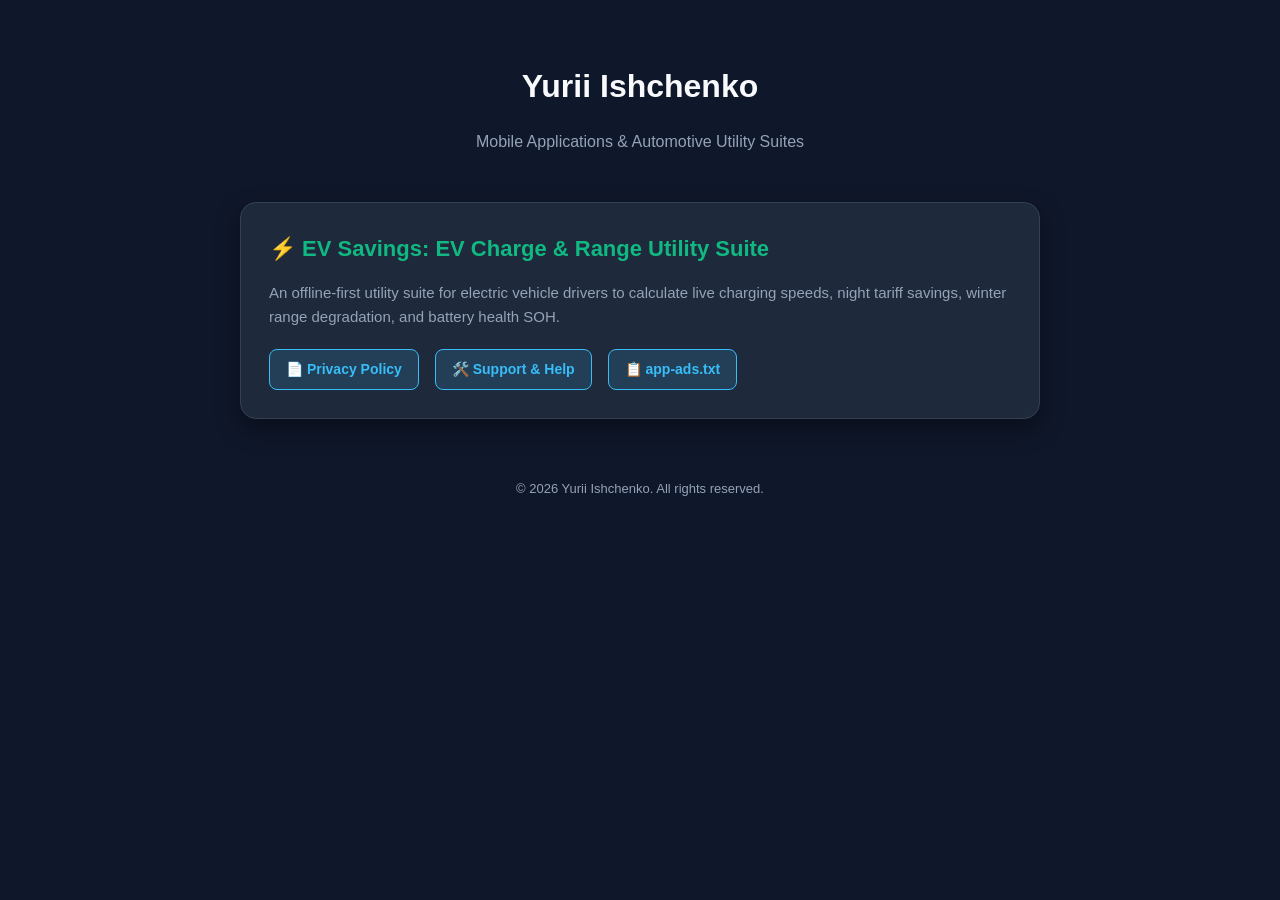
==== index.html @ 7647dc24 "Add EV Savings Privacy Policy, Support page, app-ads.txt, and landing page" ====
<!DOCTYPE html>
<html lang="en">
<head>
    <meta charset="UTF-8">
    <meta name="viewport" content="width=device-width, initial-scale=1.0">
    <title>Yurii Ishchenko - Mobile Applications</title>
    <style>
        :root {
            --bg-color: #0f172a;
            --card-bg: #1e293b;
            --text-main: #f8fafc;
            --text-muted: #94a3b8;
            --primary: #10b981;
            --accent: #38bdf8;
            --border: #334155;
        }
        body {
            font-family: -apple-system, BlinkMacSystemFont, "Segoe UI", Roboto, Helvetica, Arial, sans-serif;
            background-color: var(--bg-color);
            color: var(--text-main);
            line-height: 1.6;
            margin: 0;
            padding: 40px 20px;
        }
        .container {
            max-width: 800px;
            margin: 0 auto;
        }
        header {
            text-align: center;
            margin-bottom: 48px;
        }
        h1 {
            font-size: 32px;
            color: var(--text-main);
            margin-bottom: 8px;
        }
        .subtitle {
            color: var(--text-muted);
            font-size: 16px;
        }
        .app-card {
            background: var(--card-bg);
            border: 1px solid var(--border);
            border-radius: 16px;
            padding: 28px;
            margin-bottom: 24px;
            box-shadow: 0 10px 25px rgba(0, 0, 0, 0.4);
        }
        .app-title {
            font-size: 22px;
            font-weight: 700;
            color: var(--primary);
            margin: 0 0 12px 0;
            display: flex;
            align-items: center;
            gap: 10px;
        }
        .app-desc {
            color: var(--text-muted);
            font-size: 15px;
            margin-bottom: 20px;
        }
        .links {
            display: flex;
            gap: 16px;
            flex-wrap: wrap;
        }
        .btn {
            display: inline-block;
            background: rgba(56, 189, 248, 0.15);
            color: var(--accent);
            border: 1px solid var(--accent);
            padding: 8px 16px;
            border-radius: 8px;
            text-decoration: none;
            font-size: 14px;
            font-weight: 600;
            transition: all 0.2s ease;
        }
        .btn:hover {
            background: var(--accent);
            color: #0f172a;
        }
        footer {
            margin-top: 60px;
            text-align: center;
            font-size: 13px;
            color: var(--text-muted);
        }
    </style>
</head>
<body>
    <div class="container">
        <header>
            <h1>Yurii Ishchenko</h1>
            <p class="subtitle">Mobile Applications &amp; Automotive Utility Suites</p>
        </header>

        <div class="app-card">
            <div class="app-title">⚡ EV Savings: EV Charge &amp; Range Utility Suite</div>
            <p class="app-desc">
                An offline-first utility suite for electric vehicle drivers to calculate live charging speeds, night tariff savings, winter range degradation, and battery health SOH.
            </p>
            <div class="links">
                <a href="privacy-policy.html" class="btn">📄 Privacy Policy</a>
                <a href="support.html" class="btn">🛠️ Support &amp; Help</a>
                <a href="app-ads.txt" class="btn">📋 app-ads.txt</a>
            </div>
        </div>

        <footer>
            &copy; 2026 Yurii Ishchenko. All rights reserved.
        </footer>
    </div>
</body>
</html>
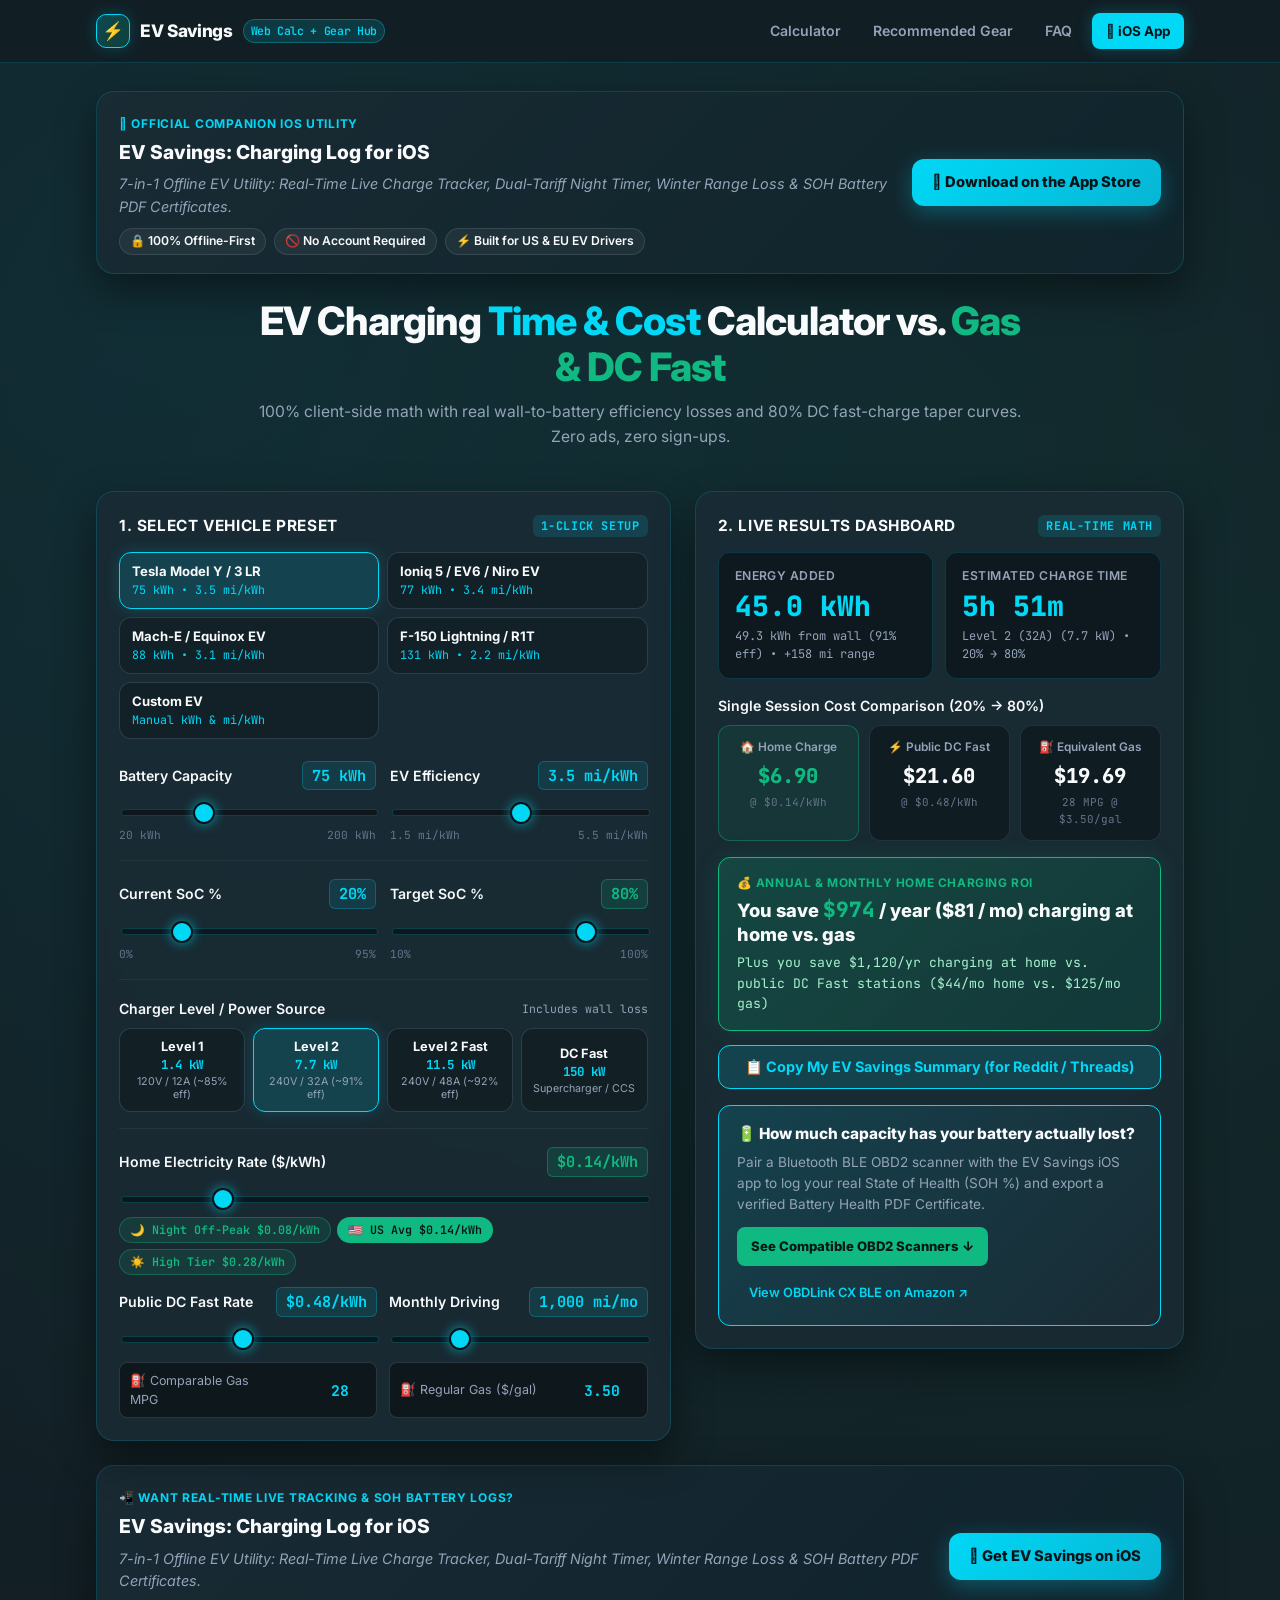
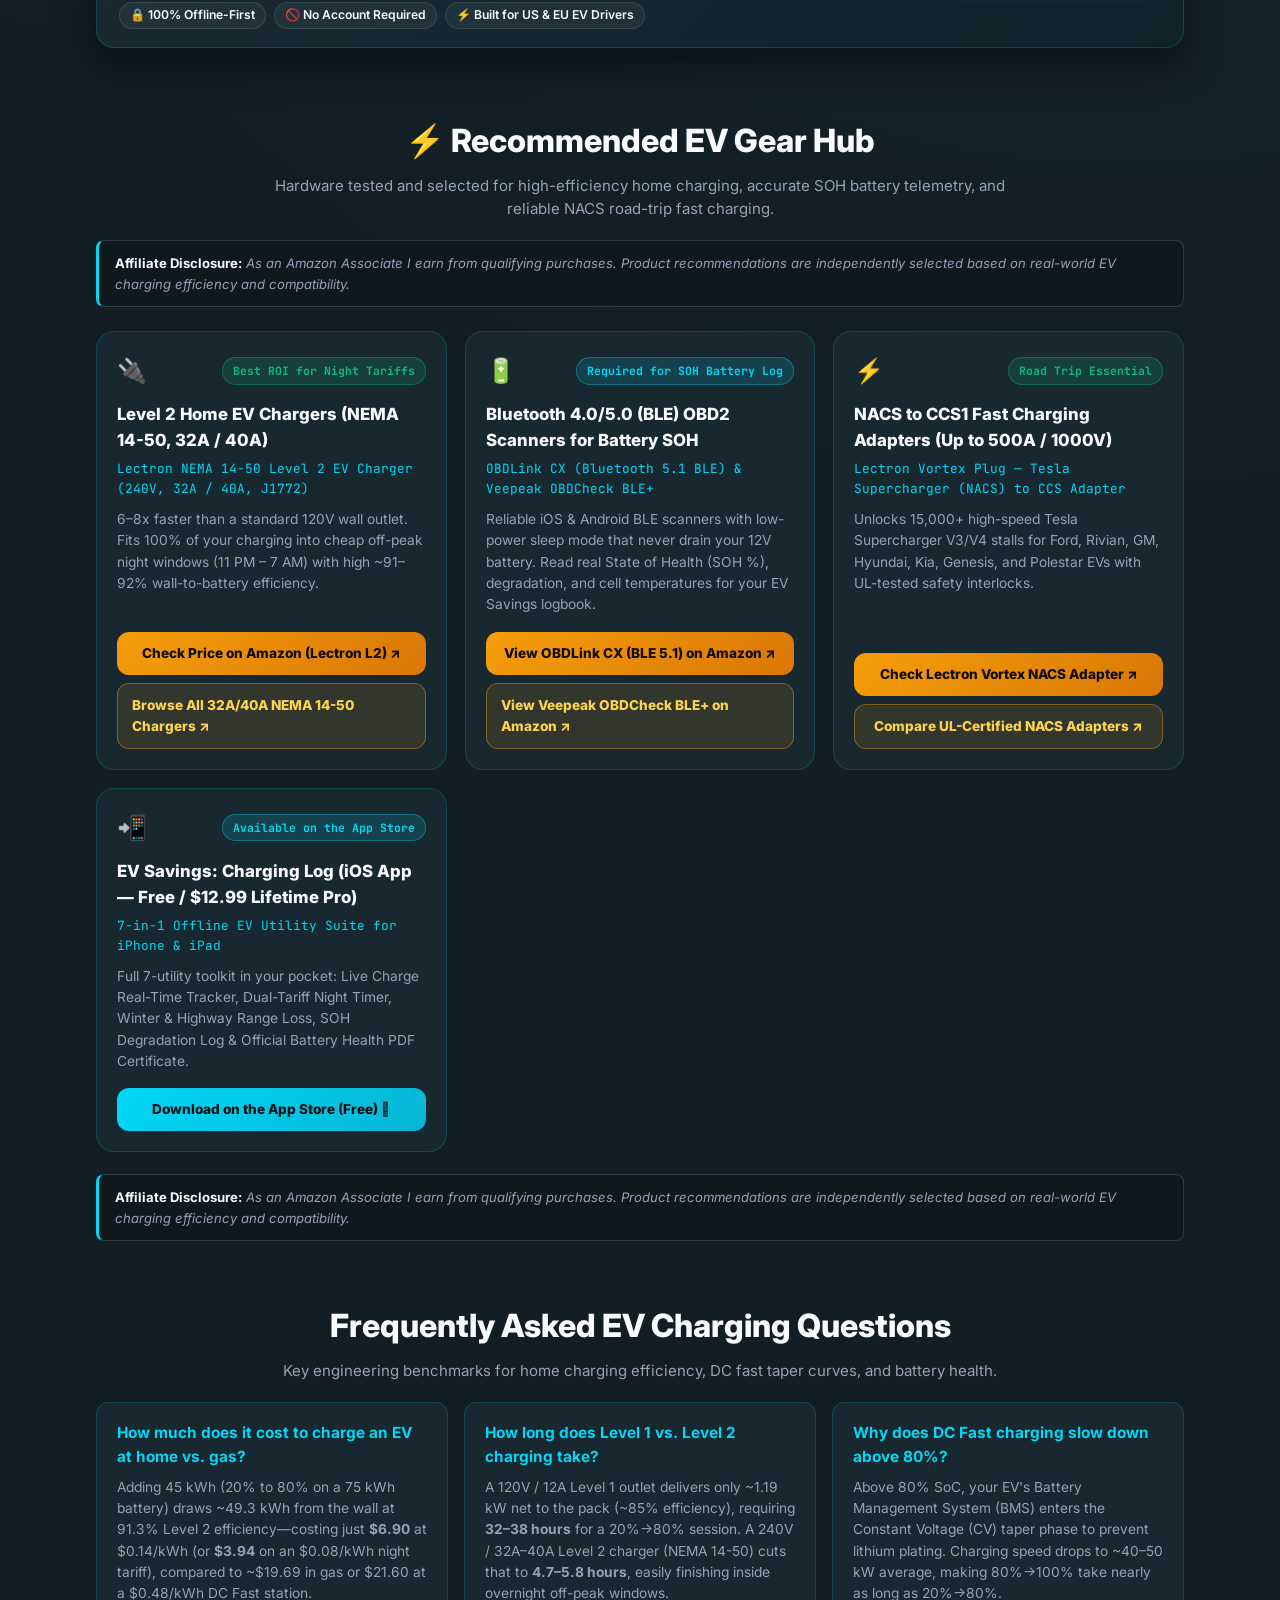
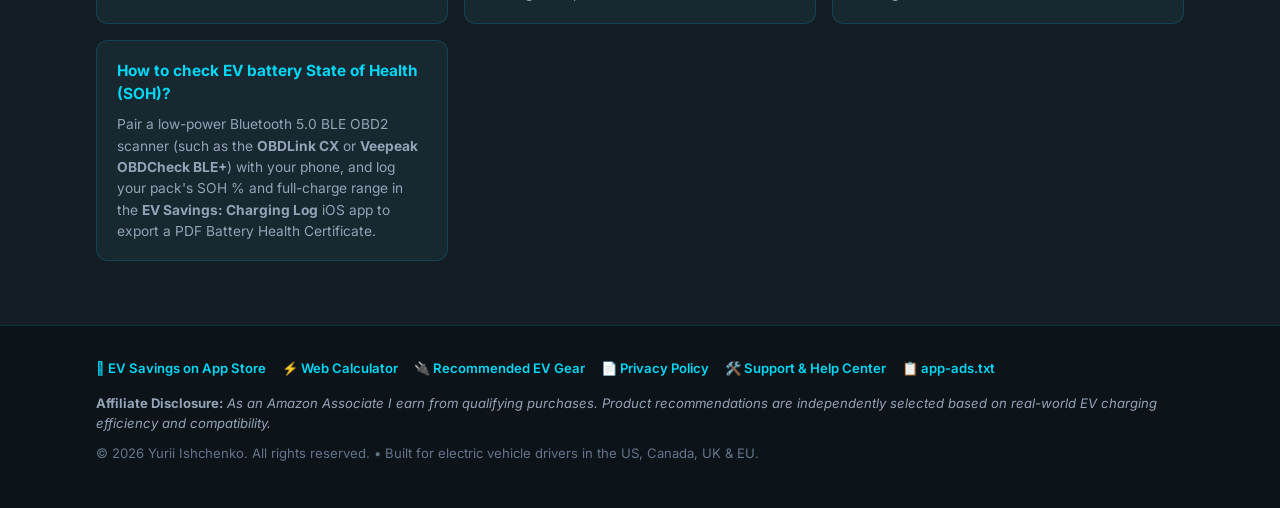
==== commit 8c0d9b41: "feat: launch EV Savings Web Calculator + Recommended EV Gear Hub (evsavings-20)" ====
--- a/index.html
+++ b/index.html
@@ -1,117 +1,547 @@
 <!DOCTYPE html>
 <html lang="en">
 <head>
-    <meta charset="UTF-8">
-    <meta name="viewport" content="width=device-width, initial-scale=1.0">
-    <title>Yurii Ishchenko - Mobile Applications</title>
-    <style>
-        :root {
-            --bg-color: #0f172a;
-            --card-bg: #1e293b;
-            --text-main: #f8fafc;
-            --text-muted: #94a3b8;
-            --primary: #10b981;
-            --accent: #38bdf8;
-            --border: #334155;
+  <meta charset="UTF-8">
+  <meta name="viewport" content="width=device-width, initial-scale=1.0">
+
+  <!-- Mandatory Apple iOS Smart App Banner -->
+  <meta name="apple-itunes-app" content="app-id=6811996427, app-argument=https://ishchenko-yurii.github.io">
+
+  <title>EV Charging Time &amp; Cost Savings Calculator | EV Savings &amp; Gear Hub</title>
+  <meta name="description" content="Free interactive EV charging time and cost calculator. Compare Home Level 1/Level 2 vs Public DC Fast Charging vs Gas savings, and explore tested EV chargers, BLE OBD2 SOH scanners, and NACS adapters.">
+  <meta name="keywords" content="ev charging calculator, ev charging cost vs gas, level 1 vs level 2 charging time, ev battery state of health soh, nacs to ccs adapter, obd2 ble scanner ev, ev savings app">
+  <meta name="author" content="Yurii Ishchenko">
+  <link rel="canonical" href="https://ishchenko-yurii.github.io/">
+
+  <!-- OpenGraph / Reddit / Threads / Telegram Preview Cards -->
+  <meta property="og:type" content="website">
+  <meta property="og:url" content="https://ishchenko-yurii.github.io/">
+  <meta property="og:title" content="EV Charging Time &amp; Cost Savings Calculator — Home vs. DC Fast vs. Gas">
+  <meta property="og:description" content="100% free, ad-free client-side EV charging math: calculate exact kWh, wall efficiency losses, charging hours, and annual home charging ROI vs. gas.">
+  <meta property="og:site_name" content="EV Savings: Charging Log">
+  <meta property="og:image" content="https://ishchenko-yurii.github.io/app_store_screenshots/appstore_6.7_slide_1.png">
+
+  <!-- Twitter / X Card -->
+  <meta name="twitter:card" content="summary_large_image">
+  <meta name="twitter:title" content="EV Charging Time &amp; Cost Savings Calculator | EV Savings">
+  <meta name="twitter:description" content="Calculate exact Level 1, Level 2 &amp; DC Fast charging times, wall kWh losses, and annual EV vs. gas savings in real time.">
+  <meta name="twitter:image" content="https://ishchenko-yurii.github.io/app_store_screenshots/appstore_6.7_slide_1.png">
+
+  <!-- Theme Color for Mobile Safari / Chrome -->
+  <meta name="theme-color" content="#121E24">
+
+  <!-- Google Fonts: Inter & JetBrains Mono -->
+  <link rel="preconnect" href="https://fonts.googleapis.com">
+  <link rel="preconnect" href="https://fonts.gstatic.com" crossorigin>
+  <link href="https://fonts.googleapis.com/css2?family=Inter:wght@400;500;600;700;800&amp;family=JetBrains+Mono:wght@500;600;700;800&amp;display=swap" rel="stylesheet">
+
+  <link rel="stylesheet" href="styles.css">
+
+  <!-- Structured Data JSON-LD for Google & AI Search Engines (ChatGPT, Perplexity, Claude, Gemini) -->
+  <script type="application/ld+json">
+  {
+    "@context": "https://schema.org",
+    "@graph": [
+      {
+        "@type": "WebApplication",
+        "name": "EV Savings Interactive Charging Time & Cost Calculator",
+        "url": "https://ishchenko-yurii.github.io/",
+        "applicationCategory": "UtilitiesApplication",
+        "operatingSystem": "All",
+        "browserRequirements": "Requires JavaScript",
+        "offers": {
+          "@type": "Offer",
+          "price": "0.00",
+          "priceCurrency": "USD"
+        },
+        "description": "Free client-side electric vehicle charging time and cost calculator comparing Home Level 1/Level 2 EVSE, Public DC Fast Chargers, and gas vehicles.",
+        "author": {
+          "@type": "Person",
+          "name": "Yurii Ishchenko"
         }
-        body {
-            font-family: -apple-system, BlinkMacSystemFont, "Segoe UI", Roboto, Helvetica, Arial, sans-serif;
-            background-color: var(--bg-color);
-            color: var(--text-main);
-            line-height: 1.6;
-            margin: 0;
-            padding: 40px 20px;
-        }
-        .container {
-            max-width: 800px;
-            margin: 0 auto;
-        }
-        header {
-            text-align: center;
-            margin-bottom: 48px;
-        }
-        h1 {
-            font-size: 32px;
-            color: var(--text-main);
-            margin-bottom: 8px;
-        }
-        .subtitle {
-            color: var(--text-muted);
-            font-size: 16px;
-        }
-        .app-card {
-            background: var(--card-bg);
-            border: 1px solid var(--border);
-            border-radius: 16px;
-            padding: 28px;
-            margin-bottom: 24px;
-            box-shadow: 0 10px 25px rgba(0, 0, 0, 0.4);
-        }
-        .app-title {
-            font-size: 22px;
-            font-weight: 700;
-            color: var(--primary);
-            margin: 0 0 12px 0;
-            display: flex;
-            align-items: center;
-            gap: 10px;
-        }
-        .app-desc {
-            color: var(--text-muted);
-            font-size: 15px;
-            margin-bottom: 20px;
-        }
-        .links {
-            display: flex;
-            gap: 16px;
-            flex-wrap: wrap;
-        }
-        .btn {
-            display: inline-block;
-            background: rgba(56, 189, 248, 0.15);
-            color: var(--accent);
-            border: 1px solid var(--accent);
-            padding: 8px 16px;
-            border-radius: 8px;
-            text-decoration: none;
-            font-size: 14px;
-            font-weight: 600;
-            transition: all 0.2s ease;
-        }
-        .btn:hover {
-            background: var(--accent);
-            color: #0f172a;
-        }
-        footer {
-            margin-top: 60px;
-            text-align: center;
-            font-size: 13px;
-            color: var(--text-muted);
-        }
-    </style>
+      },
+      {
+        "@type": "SoftwareApplication",
+        "name": "EV Savings: Charging Log",
+        "operatingSystem": "iOS",
+        "applicationCategory": "UtilitiesApplication",
+        "downloadUrl": "https://apps.apple.com/us/app/ev-savings-charging-log/id6811996427",
+        "installUrl": "https://apps.apple.com/us/app/ev-savings-charging-log/id6811996427",
+        "offers": {
+          "@type": "Offer",
+          "price": "0.00",
+          "priceCurrency": "USD"
+        },
+        "description": "7-in-1 Offline EV Utility Suite for iOS: Real-Time Live Charge Tracker, Dual-Tariff Night Timer, Winter & Highway Range Loss Estimator, and SOH Battery Health Logbook with PDF Certificate export."
+      },
+      {
+        "@type": "FAQPage",
+        "mainEntity": [
+          {
+            "@type": "Question",
+            "name": "How much does it cost to charge an EV at home vs gas?",
+            "acceptedAnswer": {
+              "@type": "Answer",
+              "text": "Charging a typical 75 kWh EV from 20% to 80% (45 kWh added, ~49.3 kWh drawn from the wall at 91.3% Level 2 efficiency) costs $6.90 at the $0.14/kWh US average home rate, or just $3.94 on an $0.08/kWh off-peak night tariff. Driving 1,000 miles per month costs roughly $38–$44/month on home electricity compared to $125/month in a 28 MPG gas car at $3.50/gallon—saving $970 to $1,200+ per year."
+            }
+          },
+          {
+            "@type": "Question",
+            "name": "How long does Level 1 vs Level 2 charging take?",
+            "acceptedAnswer": {
+              "@type": "Answer",
+              "text": "A standard 120V / 12A Level 1 wall outlet delivers 1.4 kW (~1.19 kW net after 85% conversion efficiency), taking 32 to 38 hours to add 45 kWh (20% to 80% on a 75 kWh battery). Upgrading to a 240V / 32A–40A Level 2 NEMA 14-50 charger (7.7–9.6 kW) reduces that exact session to 4.7–5.8 hours, allowing 100% of your charging to finish overnight during cheap off-peak utility hours."
+            }
+          },
+          {
+            "@type": "Question",
+            "name": "Why does DC Fast charging slow down after 80% State of Charge?",
+            "acceptedAnswer": {
+              "@type": "Answer",
+              "text": "Above 80% SoC, an EV's Battery Management System (BMS) shifts from Constant Current (CC) to Constant Voltage (CV) to prevent lithium plating and thermal stress. Power on a 150 kW DC Fast charger typically drops to an average of 40–50 kW between 80% and 100%, meaning the final 20% can take almost as long as charging from 20% to 80%."
+            }
+          },
+          {
+            "@type": "Question",
+            "name": "How to check EV battery State of Health (SOH)?",
+            "acceptedAnswer": {
+              "@type": "Answer",
+              "text": "You can track EV battery State of Health (SOH %) by pairing a Bluetooth Low Energy (BLE) OBD2 scanner (such as the OBDLink CX or Veepeak OBDCheck BLE+) with your smartphone, or by logging your 100% full-charge dash range and odometer mileage inside the EV Savings: Charging Log iOS app to generate a verifiable Battery Health PDF Certificate."
+            }
+          }
+        ]
+      }
+    ]
+  }
+  </script>
 </head>
 <body>
+
+  <!-- Top Navigation Bar -->
+  <nav class="topbar" aria-label="Main Navigation">
+    <div class="container topbar-inner">
+      <a href="#calculator" class="brand-logo">
+        <span class="brand-bolt" aria-hidden="true">⚡</span>
+        <span>EV Savings</span>
+        <span class="brand-tag">Web Calc + Gear Hub</span>
+      </a>
+      <div class="nav-links">
+        <a href="#calculator" class="nav-link">Calculator</a>
+        <a href="#gear" class="nav-link">Recommended Gear</a>
+        <a href="#faq" class="nav-link">FAQ</a>
+        <a href="https://apps.apple.com/us/app/ev-savings-charging-log/id6811996427" target="_blank" rel="noopener noreferrer" class="nav-cta">
+           iOS App
+        </a>
+      </div>
+    </div>
+  </nav>
+
+  <!-- Hero & Top App Store Callout -->
+  <header class="hero-section">
     <div class="container">
-        <header>
-            <h1>Yurii Ishchenko</h1>
-            <p class="subtitle">Mobile Applications &amp; Automotive Utility Suites</p>
-        </header>
-
-        <div class="app-card">
-            <div class="app-title">⚡ EV Savings: EV Charge &amp; Range Utility Suite</div>
-            <p class="app-desc">
-                An offline-first utility suite for electric vehicle drivers to calculate live charging speeds, night tariff savings, winter range degradation, and battery health SOH.
-            </p>
-            <div class="links">
-                <a href="privacy-policy.html" class="btn">📄 Privacy Policy</a>
-                <a href="support.html" class="btn">🛠️ Support &amp; Help</a>
-                <a href="app-ads.txt" class="btn">📋 app-ads.txt</a>
-            </div>
-        </div>
-
-        <footer>
-            &copy; 2026 Yurii Ishchenko. All rights reserved.
-        </footer>
-    </div>
+
+      <!-- App Store Callout Banner (Header) -->
+      <div class="app-callout-banner">
+        <div class="app-callout-content">
+          <div class="app-callout-eyebrow"> Official Companion iOS Utility</div>
+          <h2 class="app-callout-title">EV Savings: Charging Log for iOS</h2>
+          <p class="app-callout-sub">
+            <em>7-in-1 Offline EV Utility: Real-Time Live Charge Tracker, Dual-Tariff Night Timer, Winter Range Loss &amp; SOH Battery PDF Certificates.</em>
+          </p>
+          <div class="trust-badges">
+            <span class="trust-badge">🔒 100% Offline-First</span>
+            <span class="trust-badge">🚫 No Account Required</span>
+            <span class="trust-badge">⚡ Built for US &amp; EU EV Drivers</span>
+          </div>
+        </div>
+        <div>
+          <a href="https://apps.apple.com/us/app/ev-savings-charging-log/id6811996427" target="_blank" rel="noopener noreferrer" class="appstore-btn">
+            <span> Download on the App Store</span>
+          </a>
+        </div>
+      </div>
+
+      <!-- Main Page Headline -->
+      <div class="hero-headline">
+        <h1>
+          EV Charging <span class="text-cyan">Time &amp; Cost</span> Calculator vs. <span class="text-emerald">Gas &amp; DC Fast</span>
+        </h1>
+        <p>
+          100% client-side math with real wall-to-battery efficiency losses and 80% DC fast-charge taper curves. Zero ads, zero sign-ups.
+        </p>
+      </div>
+
+    </div>
+  </header>
+
+  <!-- Interactive Web Calculator Section (#calculator) -->
+  <main id="calculator" class="container">
+    <div class="calc-grid">
+
+      <!-- LEFT COLUMN: Vehicle Presets & Interactive Sliders -->
+      <section class="cockpit-card" aria-label="EV Charging Inputs">
+        <h2 class="card-section-title">
+          <span>1. Select Vehicle Preset</span>
+          <span class="step-pill">1-Click Setup</span>
+        </h2>
+
+        <div class="preset-chips" role="group" aria-label="EV Model Presets">
+          <button type="button" class="preset-chip active" data-preset="tesla_my_m3">
+            <span class="preset-chip-name">Tesla Model Y / 3 LR</span>
+            <span class="preset-chip-specs">75 kWh • 3.5 mi/kWh</span>
+          </button>
+          <button type="button" class="preset-chip" data-preset="hyundai_kia">
+            <span class="preset-chip-name">Ioniq 5 / EV6 / Niro EV</span>
+            <span class="preset-chip-specs">77 kWh • 3.4 mi/kWh</span>
+          </button>
+          <button type="button" class="preset-chip" data-preset="ford_chevy">
+            <span class="preset-chip-name">Mach-E / Equinox EV</span>
+            <span class="preset-chip-specs">88 kWh • 3.1 mi/kWh</span>
+          </button>
+          <button type="button" class="preset-chip" data-preset="trucks_rivian">
+            <span class="preset-chip-name">F-150 Lightning / R1T</span>
+            <span class="preset-chip-specs">131 kWh • 2.2 mi/kWh</span>
+          </button>
+          <button type="button" class="preset-chip" data-preset="custom">
+            <span class="preset-chip-name">Custom EV</span>
+            <span class="preset-chip-specs">Manual kWh &amp; mi/kWh</span>
+          </button>
+        </div>
+
+        <!-- Battery Capacity & Efficiency -->
+        <div class="control-group">
+          <div class="soc-dual-grid">
+            <div>
+              <div class="control-header">
+                <label class="control-label" for="input-battery">Battery Capacity</label>
+                <span class="control-readout" id="val-battery">75 kWh</span>
+              </div>
+              <input type="range" id="input-battery" min="20" max="200" step="1" value="75">
+              <div class="range-limits">
+                <span>20 kWh</span>
+                <span>200 kWh</span>
+              </div>
+            </div>
+            <div>
+              <div class="control-header">
+                <label class="control-label" for="input-efficiency">EV Efficiency</label>
+                <span class="control-readout" id="val-efficiency">3.5 mi/kWh</span>
+              </div>
+              <input type="range" id="input-efficiency" min="1.5" max="5.5" step="0.1" value="3.5">
+              <div class="range-limits">
+                <span>1.5 mi/kWh</span>
+                <span>5.5 mi/kWh</span>
+              </div>
+            </div>
+          </div>
+        </div>
+
+        <!-- Current SoC % & Target SoC % -->
+        <div class="control-group">
+          <div class="soc-dual-grid">
+            <div>
+              <div class="control-header">
+                <label class="control-label" for="input-current-soc">Current SoC %</label>
+                <span class="control-readout" id="val-current-soc">20%</span>
+              </div>
+              <input type="range" id="input-current-soc" min="0" max="95" step="1" value="20">
+              <div class="range-limits">
+                <span>0%</span>
+                <span>95%</span>
+              </div>
+            </div>
+            <div>
+              <div class="control-header">
+                <label class="control-label" for="input-target-soc">Target SoC %</label>
+                <span class="control-readout emerald" id="val-target-soc">80%</span>
+              </div>
+              <input type="range" id="input-target-soc" min="10" max="100" step="1" value="80">
+              <div class="range-limits">
+                <span>10%</span>
+                <span>100%</span>
+              </div>
+            </div>
+          </div>
+        </div>
+
+        <!-- Charger Level / Power Source -->
+        <div class="control-group">
+          <div class="control-header">
+            <span class="control-label">Charger Level / Power Source</span>
+            <span class="step-pill" style="font-family: var(--font-mono); font-size: 0.72rem; color: var(--text-muted);">Includes wall loss</span>
+          </div>
+          <div class="charger-tabs" role="tablist" aria-label="Charger Power Level">
+            <button type="button" class="charger-tab" data-charger="l1">
+              <span class="charger-tab-title">Level 1</span>
+              <span class="charger-tab-kw">1.4 kW</span>
+              <span class="charger-tab-sub">120V / 12A (~85% eff)</span>
+            </button>
+            <button type="button" class="charger-tab active" data-charger="l2_32a">
+              <span class="charger-tab-title">Level 2</span>
+              <span class="charger-tab-kw">7.7 kW</span>
+              <span class="charger-tab-sub">240V / 32A (~91% eff)</span>
+            </button>
+            <button type="button" class="charger-tab" data-charger="l2_48a">
+              <span class="charger-tab-title">Level 2 Fast</span>
+              <span class="charger-tab-kw">11.5 kW</span>
+              <span class="charger-tab-sub">240V / 48A (~92% eff)</span>
+            </button>
+            <button type="button" class="charger-tab" data-charger="dcfc">
+              <span class="charger-tab-title">DC Fast</span>
+              <span class="charger-tab-kw">150 kW</span>
+              <span class="charger-tab-sub">Supercharger / CCS</span>
+            </button>
+          </div>
+        </div>
+
+        <!-- Electricity & Gas Rates -->
+        <div class="control-group">
+          <div class="control-header">
+            <label class="control-label" for="input-home-rate">Home Electricity Rate ($/kWh)</label>
+            <span class="control-readout emerald" id="val-home-rate">$0.14/kWh</span>
+          </div>
+          <input type="range" id="input-home-rate" min="0.04" max="0.60" step="0.01" value="0.14">
+          <div class="rate-quick-bar">
+            <button type="button" class="quick-rate-btn" data-rate="0.08">🌙 Night Off-Peak $0.08/kWh</button>
+            <button type="button" class="quick-rate-btn active" data-rate="0.14">🇺🇸 US Avg $0.14/kWh</button>
+            <button type="button" class="quick-rate-btn" data-rate="0.28">☀️ High Tier $0.28/kWh</button>
+          </div>
+
+          <div class="rates-subgrid">
+            <div>
+              <div class="control-header">
+                <label class="control-label" for="input-dc-rate">Public DC Fast Rate</label>
+                <span class="control-readout" id="val-dc-rate">$0.48/kWh</span>
+              </div>
+              <input type="range" id="input-dc-rate" min="0.15" max="0.85" step="0.01" value="0.48">
+            </div>
+            <div>
+              <div class="control-header">
+                <label class="control-label" for="input-monthly-miles">Monthly Driving</label>
+                <span class="control-readout" id="val-monthly-miles">1,000 mi/mo</span>
+              </div>
+              <input type="range" id="input-monthly-miles" min="200" max="3500" step="50" value="1000">
+            </div>
+          </div>
+
+          <div class="rates-subgrid" style="margin-top: 12px;">
+            <div class="num-input-box">
+              <label for="input-gas-mpg">⛽ Comparable Gas MPG</label>
+              <input type="number" id="input-gas-mpg" min="10" max="75" step="1" value="28">
+            </div>
+            <div class="num-input-box">
+              <label for="input-gas-price">⛽ Regular Gas ($/gal)</label>
+              <input type="number" id="input-gas-price" min="1.50" max="8.50" step="0.05" value="3.50">
+            </div>
+          </div>
+        </div>
+      </section>
+
+      <!-- RIGHT COLUMN: Live Results Dashboard & Contextual Hardware Trigger -->
+      <section class="cockpit-card" aria-label="Live Charging Results">
+        <h2 class="card-section-title">
+          <span>2. Live Results Dashboard</span>
+          <span class="step-pill">Real-Time Math</span>
+        </h2>
+
+        <!-- Energy Added & Estimated Time Tiles -->
+        <div class="results-hero-grid">
+          <div class="metric-tile">
+            <div class="metric-label">Energy Added</div>
+            <div class="metric-value" id="res-energy-pack">45.0 kWh</div>
+            <div class="metric-sub" id="res-energy-sub">49.3 kWh from wall (91% eff) • +158 mi range</div>
+          </div>
+          <div class="metric-tile" id="tile-charging-time">
+            <div class="metric-label">Estimated Charge Time</div>
+            <div class="metric-value" id="res-time">5h 51m</div>
+            <div class="metric-sub" id="res-time-sub">Level 2 (7.7 kW) • 20% → 80%</div>
+          </div>
+        </div>
+
+        <!-- Warning Alerts for Level 1 >12h or DC Fast >80% Taper Cliff -->
+        <div class="alert-pill" id="alert-l1-slow" role="status">
+          <span>⚠️</span>
+          <div>
+            <strong>120V Level 1 Bottleneck (<span id="alert-l1-hours">37h 49m</span>):</strong>
+            Wall-to-pack efficiency drops to ~85% because onboard electronics stay awake for days. A 240V Level 2 EVSE finishes this session in <strong><span id="alert-l2-hours">5h 51m</span></strong>.
+          </div>
+        </div>
+
+        <div class="alert-pill" id="alert-dc-taper" role="status">
+          <span>📉</span>
+          <div>
+            <strong>80% DC Taper Cliff Active:</strong>
+            Above 80% SoC, DC fast-charging power drops from ~120+ kW down to ~45 kW average to protect cell longevity. Unplugging at 80% saves time and money.
+          </div>
+        </div>
+
+        <!-- Single Session Cost Breakdown -->
+        <div class="control-header" style="margin-bottom: 8px;">
+          <span class="control-label">Single Session Cost Comparison (20% → 80%)</span>
+        </div>
+        <div class="session-cost-grid">
+          <div class="cost-box home-highlight">
+            <div class="cost-box-title">🏠 Home Charge</div>
+            <div class="cost-box-amount" id="res-cost-home">$6.90</div>
+            <div class="cost-box-note" id="res-cost-home-note">@ $0.14/kWh</div>
+          </div>
+          <div class="cost-box">
+            <div class="cost-box-title">⚡ Public DC Fast</div>
+            <div class="cost-box-amount" id="res-cost-dc">$21.60</div>
+            <div class="cost-box-note" id="res-cost-dc-note">@ $0.48/kWh</div>
+          </div>
+          <div class="cost-box">
+            <div class="cost-box-title">⛽ Equivalent Gas</div>
+            <div class="cost-box-amount" id="res-cost-gas">$19.69</div>
+            <div class="cost-box-note" id="res-cost-gas-note">28 MPG @ $3.50/gal</div>
+          </div>
+        </div>
+
+        <!-- Viral Monthly & Annual Savings Block -->
+        <div class="savings-viral-box">
+          <div class="savings-eyebrow">💰 Annual &amp; Monthly Home Charging ROI</div>
+          <p class="savings-headline">
+            You save <span class="mono-emerald" id="res-annual-savings">$974</span> / year (<span id="res-monthly-savings">$81</span> / mo) charging at home vs. gas
+          </p>
+          <p class="savings-subline" id="res-dc-savings-sub">
+            Plus you save $1,123/yr charging at home vs. public DC Fast stations
+          </p>
+        </div>
+
+        <!-- 1-Click Copy Button for Reddit / Threads -->
+        <button type="button" class="copy-summary-btn" id="btn-copy-summary">
+          📋 Copy My EV Savings Summary (for Reddit / Threads)
+        </button>
+
+        <!-- Dynamic Contextual Pain-Point Hardware Trigger -->
+        <div class="pain-trigger-card mode-l2" id="pain-trigger-card">
+          <h3 class="pain-trigger-title" id="pain-trigger-title">
+            🔋 How much capacity has your battery actually lost?
+          </h3>
+          <p class="pain-trigger-desc" id="pain-trigger-desc">
+            Pair a Bluetooth BLE OBD2 scanner with the EV Savings iOS app to log your real State of Health (SOH %) and export a verified Battery Health PDF Certificate.
+          </p>
+          <div class="pain-trigger-actions">
+            <a href="#gear" class="pain-trigger-cta" id="pain-trigger-cta" data-highlight-target="obd2">
+              See Compatible OBD2 Scanners ↓
+            </a>
+            <a href="https://www.amazon.com/dp/B08NFLL3NT?tag=evsavings-20" target="_blank" rel="noopener noreferrer sponsored" class="nav-link" id="pain-trigger-amazon-direct" style="font-size: 0.8rem; color: var(--cyan);">
+              View OBDLink CX BLE on Amazon ↗
+            </a>
+          </div>
+        </div>
+
+      </section>
+
+    </div>
+
+    <!-- Second App Store Callout Under Calculator Results -->
+    <div class="app-callout-banner" style="margin-top: 24px;">
+      <div class="app-callout-content">
+        <div class="app-callout-eyebrow">📲 Want Real-Time Live Tracking &amp; SOH Battery Logs?</div>
+        <h2 class="app-callout-title">EV Savings: Charging Log for iOS</h2>
+        <p class="app-callout-sub">
+          <em>7-in-1 Offline EV Utility: Real-Time Live Charge Tracker, Dual-Tariff Night Timer, Winter Range Loss &amp; SOH Battery PDF Certificates.</em>
+        </p>
+        <div class="trust-badges">
+          <span class="trust-badge">🔒 100% Offline-First</span>
+          <span class="trust-badge">🚫 No Account Required</span>
+          <span class="trust-badge">⚡ Built for US &amp; EU EV Drivers</span>
+        </div>
+      </div>
+      <div>
+        <a href="https://apps.apple.com/us/app/ev-savings-charging-log/id6811996427" target="_blank" rel="noopener noreferrer" class="appstore-btn">
+          <span> Get EV Savings on iOS</span>
+        </a>
+      </div>
+    </div>
+  </main>
+
+  <!-- Recommended EV Gear Hub (#gear) -->
+  <section id="gear" class="gear-section">
+    <div class="container">
+      <div class="section-header">
+        <h2>⚡ Recommended EV Gear Hub</h2>
+        <p>
+          Hardware tested and selected for high-efficiency home charging, accurate SOH battery telemetry, and reliable NACS road-trip fast charging.
+        </p>
+      </div>
+
+      <!-- Mandatory Amazon Associates Disclosure Above Gear Grid -->
+      <div class="affiliate-disclosure-box" role="note">
+        <strong>Affiliate Disclosure:</strong> <em>As an Amazon Associate I earn from qualifying purchases. Product recommendations are independently selected based on real-world EV charging efficiency and compatibility.</em>
+      </div>
+
+      <!-- Dynamic Gear Cards Grid (Populated from GEAR_CATALOG in app.js) -->
+      <div class="gear-grid" id="gear-grid-container">
+        <noscript>
+          <p>Please enable JavaScript to view the interactive EV Gear catalog.</p>
+        </noscript>
+      </div>
+
+      <!-- Mandatory Amazon Associates Disclosure Below Gear Grid -->
+      <div class="affiliate-disclosure-box" style="margin-top: 22px; margin-bottom: 0;" role="note">
+        <strong>Affiliate Disclosure:</strong> <em>As an Amazon Associate I earn from qualifying purchases. Product recommendations are independently selected based on real-world EV charging efficiency and compatibility.</em>
+      </div>
+    </div>
+  </section>
+
+  <!-- GEO / SEO Frequently Asked Questions Section -->
+  <section id="faq" class="faq-section">
+    <div class="container">
+      <div class="section-header">
+        <h2>Frequently Asked EV Charging Questions</h2>
+        <p>Key engineering benchmarks for home charging efficiency, DC fast taper curves, and battery health.</p>
+      </div>
+      <div class="faq-grid">
+        <article class="faq-card">
+          <h3>How much does it cost to charge an EV at home vs. gas?</h3>
+          <p>
+            Adding 45 kWh (20% to 80% on a 75 kWh battery) draws ~49.3 kWh from the wall at 91.3% Level 2 efficiency—costing just <strong>$6.90</strong> at $0.14/kWh (or <strong>$3.94</strong> on an $0.08/kWh night tariff), compared to ~$19.69 in gas or $21.60 at a $0.48/kWh DC Fast station.
+          </p>
+        </article>
+        <article class="faq-card">
+          <h3>How long does Level 1 vs. Level 2 charging take?</h3>
+          <p>
+            A 120V / 12A Level 1 outlet delivers only ~1.19 kW net to the pack (~85% efficiency), requiring <strong>32–38 hours</strong> for a 20%→80% session. A 240V / 32A–40A Level 2 charger (NEMA 14-50) cuts that to <strong>4.7–5.8 hours</strong>, easily finishing inside overnight off-peak windows.
+          </p>
+        </article>
+        <article class="faq-card">
+          <h3>Why does DC Fast charging slow down above 80%?</h3>
+          <p>
+            Above 80% SoC, your EV's Battery Management System (BMS) enters the Constant Voltage (CV) taper phase to prevent lithium plating. Charging speed drops to ~40–50 kW average, making 80%→100% take nearly as long as 20%→80%.
+          </p>
+        </article>
+        <article class="faq-card">
+          <h3>How to check EV battery State of Health (SOH)?</h3>
+          <p>
+            Pair a low-power Bluetooth 5.0 BLE OBD2 scanner (such as the <strong>OBDLink CX</strong> or <strong>Veepeak OBDCheck BLE+</strong>) with your phone, and log your pack's SOH % and full-charge range in the <strong>EV Savings: Charging Log</strong> iOS app to export a PDF Battery Health Certificate.
+          </p>
+        </article>
+      </div>
+    </div>
+  </section>
+
+  <!-- Footer with Mandatory Legal Links & Amazon Disclosure -->
+  <footer class="site-footer">
+    <div class="container">
+      <div class="footer-links">
+        <a href="https://apps.apple.com/us/app/ev-savings-charging-log/id6811996427" target="_blank" rel="noopener noreferrer"> EV Savings on App Store</a>
+        <a href="#calculator">⚡ Web Calculator</a>
+        <a href="#gear">🔌 Recommended EV Gear</a>
+        <a href="privacy-policy.html">📄 Privacy Policy</a>
+        <a href="support.html">🛠️ Support &amp; Help Center</a>
+        <a href="app-ads.txt">📋 app-ads.txt</a>
+      </div>
+      <p style="margin: 0 0 10px;">
+        <strong>Affiliate Disclosure:</strong> <em>As an Amazon Associate I earn from qualifying purchases. Product recommendations are independently selected based on real-world EV charging efficiency and compatibility.</em>
+      </p>
+      <p style="margin: 0; color: var(--text-subtle);">
+        &copy; 2026 Yurii Ishchenko. All rights reserved. • Built for electric vehicle drivers in the US, Canada, UK &amp; EU.
+      </p>
+    </div>
+  </footer>
+
+  <script src="app.js"></script>
 </body>
 </html>
--- a/styles.css
+++ b/styles.css
@@ -0,0 +1,1128 @@
+/* ==========================================================================
+   EV Savings: Charging Log — Web Calculator & Affiliate Gear Hub
+   Design System: Google Pomelli Brand DNA (Dark Automotive Cockpit UI)
+   ========================================================================== */
+
+:root {
+  --bg-main: #121E24;
+  --bg-elevated: #16242C;
+  --card-bg: rgba(26, 43, 52, 0.88);
+  --card-solid: #1A2B34;
+  --card-border: rgba(0, 216, 246, 0.16);
+  --card-border-hover: rgba(0, 216, 246, 0.42);
+  --cyan: #00D8F6;
+  --cyan-dim: rgba(0, 216, 246, 0.14);
+  --cyan-glow: rgba(0, 216, 246, 0.28);
+  --emerald: #10B981;
+  --emerald-dim: rgba(16, 185, 129, 0.15);
+  --emerald-border: rgba(16, 185, 129, 0.38);
+  --amber: #F59E0B;
+  --amber-dim: rgba(245, 158, 11, 0.14);
+  --amber-border: rgba(245, 158, 11, 0.42);
+  --coral: #EF4444;
+  --coral-dim: rgba(239, 68, 68, 0.14);
+  --coral-border: rgba(239, 68, 68, 0.42);
+  --text-primary: #F8FAFC;
+  --text-muted: #94A3B8;
+  --text-subtle: #64748B;
+  --font-sans: 'Inter', -apple-system, BlinkMacSystemFont, 'Segoe UI', Roboto, Helvetica, Arial, sans-serif;
+  --font-mono: 'JetBrains Mono', ui-monospace, SFMono-Regular, Menlo, Monaco, Consolas, monospace;
+  --radius-lg: 18px;
+  --radius-md: 12px;
+  --radius-sm: 8px;
+  --shadow-cockpit: 0 16px 40px rgba(0, 0, 0, 0.45);
+}
+
+*,
+*::before,
+*::after {
+  box-sizing: border-box;
+}
+
+html {
+  scroll-behavior: smooth;
+  background-color: var(--bg-main);
+  color: var(--text-primary);
+  font-family: var(--font-sans);
+  -webkit-text-size-adjust: 100%;
+}
+
+body {
+  margin: 0;
+  padding: 0;
+  background-color: var(--bg-main);
+  background-image:
+    radial-gradient(circle at 12% 8%, rgba(0, 216, 246, 0.08) 0%, transparent 38%),
+    radial-gradient(circle at 88% 22%, rgba(16, 185, 129, 0.07) 0%, transparent 42%);
+  color: var(--text-primary);
+  line-height: 1.55;
+  overflow-x: hidden;
+}
+
+/* ==========================================================================
+   Layout & Navigation
+   ========================================================================== */
+
+.container {
+  width: 100%;
+  max-width: 1120px;
+  margin: 0 auto;
+  padding: 0 16px;
+}
+
+.topbar {
+  position: sticky;
+  top: 0;
+  z-index: 50;
+  background: rgba(18, 30, 36, 0.88);
+  backdrop-filter: blur(14px);
+  -webkit-backdrop-filter: blur(14px);
+  border-bottom: 1px solid var(--card-border);
+}
+
+.topbar-inner {
+  display: flex;
+  align-items: center;
+  justify-content: space-between;
+  min-height: 62px;
+  gap: 12px;
+}
+
+.brand-logo {
+  display: inline-flex;
+  align-items: center;
+  gap: 10px;
+  text-decoration: none;
+  color: var(--text-primary);
+  font-weight: 800;
+  font-size: 1.08rem;
+  letter-spacing: -0.02em;
+}
+
+.brand-bolt {
+  display: inline-flex;
+  align-items: center;
+  justify-content: center;
+  width: 34px;
+  height: 34px;
+  border-radius: 10px;
+  background: linear-gradient(135deg, rgba(0, 216, 246, 0.22), rgba(16, 185, 129, 0.22));
+  border: 1px solid var(--cyan);
+  color: var(--cyan);
+  font-size: 1.1rem;
+  box-shadow: 0 0 14px rgba(0, 216, 246, 0.22);
+}
+
+.brand-tag {
+  font-size: 0.72rem;
+  font-weight: 600;
+  padding: 2px 7px;
+  border-radius: 999px;
+  background: var(--cyan-dim);
+  color: var(--cyan);
+  border: 1px solid rgba(0, 216, 246, 0.3);
+  font-family: var(--font-mono);
+}
+
+.nav-links {
+  display: flex;
+  align-items: center;
+  gap: 8px;
+}
+
+.nav-link {
+  color: var(--text-muted);
+  text-decoration: none;
+  font-size: 0.88rem;
+  font-weight: 600;
+  padding: 7px 12px;
+  border-radius: var(--radius-sm);
+  transition: color 0.18s ease, background 0.18s ease;
+}
+
+.nav-link:hover {
+  color: var(--cyan);
+  background: rgba(0, 216, 246, 0.08);
+}
+
+.nav-cta {
+  display: inline-flex;
+  align-items: center;
+  gap: 6px;
+  background: var(--cyan);
+  color: #081217;
+  font-weight: 700;
+  font-size: 0.84rem;
+  padding: 8px 14px;
+  border-radius: var(--radius-sm);
+  text-decoration: none;
+  transition: transform 0.15s ease, box-shadow 0.15s ease;
+  box-shadow: 0 0 16px rgba(0, 216, 246, 0.25);
+}
+
+.nav-cta:hover {
+  transform: translateY(-1px);
+  box-shadow: 0 4px 20px rgba(0, 216, 246, 0.45);
+}
+
+/* ==========================================================================
+   Header & App Store Callout Banner
+   ========================================================================== */
+
+.hero-section {
+  padding: 28px 0 18px;
+}
+
+.app-callout-banner {
+  background: linear-gradient(135deg, rgba(26, 43, 52, 0.95) 0%, rgba(16, 36, 44, 0.95) 100%);
+  border: 1px solid var(--card-border);
+  border-radius: var(--radius-lg);
+  padding: 18px 22px;
+  margin-bottom: 24px;
+  display: flex;
+  flex-wrap: wrap;
+  align-items: center;
+  justify-content: space-between;
+  gap: 16px;
+  box-shadow: var(--shadow-cockpit);
+}
+
+.app-callout-content {
+  flex: 1 1 540px;
+}
+
+.app-callout-eyebrow {
+  display: inline-flex;
+  align-items: center;
+  gap: 6px;
+  font-size: 0.75rem;
+  font-weight: 700;
+  text-transform: uppercase;
+  letter-spacing: 0.06em;
+  color: var(--cyan);
+  margin-bottom: 4px;
+}
+
+.app-callout-title {
+  margin: 0 0 6px;
+  font-size: 1.2rem;
+  font-weight: 800;
+  color: var(--text-primary);
+}
+
+.app-callout-sub {
+  margin: 0 0 10px;
+  font-size: 0.9rem;
+  color: var(--text-muted);
+}
+
+.trust-badges {
+  display: flex;
+  flex-wrap: wrap;
+  gap: 8px;
+}
+
+.trust-badge {
+  font-size: 0.76rem;
+  font-weight: 600;
+  color: var(--text-primary);
+  background: rgba(255, 255, 255, 0.05);
+  border: 1px solid rgba(255, 255, 255, 0.1);
+  padding: 3px 10px;
+  border-radius: 999px;
+}
+
+.appstore-btn {
+  display: inline-flex;
+  align-items: center;
+  justify-content: center;
+  gap: 10px;
+  background: linear-gradient(135deg, var(--cyan) 0%, #06B6D4 100%);
+  color: #061318;
+  font-weight: 800;
+  font-size: 0.92rem;
+  padding: 12px 20px;
+  border-radius: var(--radius-md);
+  text-decoration: none;
+  white-space: nowrap;
+  box-shadow: 0 6px 22px rgba(0, 216, 246, 0.3);
+  transition: transform 0.16s ease, box-shadow 0.16s ease;
+}
+
+.appstore-btn:hover {
+  transform: translateY(-2px);
+  box-shadow: 0 10px 28px rgba(0, 216, 246, 0.46);
+}
+
+.hero-headline {
+  text-align: center;
+  max-width: 780px;
+  margin: 0 auto 24px;
+}
+
+.hero-headline h1 {
+  font-size: clamp(1.65rem, 3.6vw, 2.45rem);
+  font-weight: 800;
+  letter-spacing: -0.025em;
+  margin: 0 0 10px;
+  line-height: 1.18;
+}
+
+.hero-headline h1 .text-cyan {
+  color: var(--cyan);
+}
+
+.hero-headline h1 .text-emerald {
+  color: var(--emerald);
+}
+
+.hero-headline p {
+  margin: 0;
+  color: var(--text-muted);
+  font-size: 0.98rem;
+}
+
+/* ==========================================================================
+   Main Calculator Grid
+   ========================================================================== */
+
+.calc-grid {
+  display: grid;
+  grid-template-columns: 1fr;
+  gap: 20px;
+  align-items: start;
+}
+
+@media (min-width: 920px) {
+  .calc-grid {
+    grid-template-columns: 1.08fr 0.92fr;
+    gap: 24px;
+  }
+}
+
+.cockpit-card {
+  background: var(--card-bg);
+  backdrop-filter: blur(12px);
+  -webkit-backdrop-filter: blur(12px);
+  border: 1px solid var(--card-border);
+  border-radius: var(--radius-lg);
+  padding: 22px;
+  box-shadow: var(--shadow-cockpit);
+}
+
+.card-section-title {
+  display: flex;
+  align-items: center;
+  justify-content: space-between;
+  gap: 8px;
+  margin: 0 0 14px;
+  font-size: 0.96rem;
+  font-weight: 700;
+  color: var(--text-primary);
+  text-transform: uppercase;
+  letter-spacing: 0.04em;
+}
+
+.card-section-title span.step-pill {
+  font-family: var(--font-mono);
+  font-size: 0.74rem;
+  color: var(--cyan);
+  background: var(--cyan-dim);
+  padding: 2px 8px;
+  border-radius: 6px;
+}
+
+/* ==========================================================================
+   1-Click EV Vehicle Presets
+   ========================================================================== */
+
+.preset-chips {
+  display: grid;
+  grid-template-columns: repeat(auto-fit, minmax(175px, 1fr));
+  gap: 8px;
+  margin-bottom: 22px;
+}
+
+.preset-chip {
+  background: rgba(18, 30, 36, 0.75);
+  border: 1px solid rgba(148, 163, 184, 0.22);
+  border-radius: var(--radius-md);
+  padding: 10px 12px;
+  color: var(--text-primary);
+  text-align: left;
+  cursor: pointer;
+  transition: all 0.16s ease;
+  display: flex;
+  flex-direction: column;
+  gap: 3px;
+  font-family: var(--font-sans);
+}
+
+.preset-chip:hover {
+  border-color: var(--card-border-hover);
+  background: rgba(0, 216, 246, 0.06);
+}
+
+.preset-chip.active {
+  background: var(--cyan-dim);
+  border-color: var(--cyan);
+  box-shadow: 0 0 16px rgba(0, 216, 246, 0.18);
+}
+
+.preset-chip-name {
+  font-size: 0.82rem;
+  font-weight: 700;
+  color: var(--text-primary);
+}
+
+.preset-chip-specs {
+  font-family: var(--font-mono);
+  font-size: 0.73rem;
+  color: var(--cyan);
+}
+
+/* ==========================================================================
+   Sliders & Controls
+   ========================================================================== */
+
+.control-group {
+  margin-bottom: 18px;
+  padding-bottom: 16px;
+  border-bottom: 1px solid rgba(148, 163, 184, 0.1);
+}
+
+.control-group:last-child {
+  margin-bottom: 0;
+  padding-bottom: 0;
+  border-bottom: none;
+}
+
+.control-header {
+  display: flex;
+  align-items: center;
+  justify-content: space-between;
+  margin-bottom: 8px;
+  gap: 8px;
+}
+
+.control-label {
+  font-size: 0.88rem;
+  font-weight: 600;
+  color: var(--text-primary);
+}
+
+.control-readout {
+  font-family: var(--font-mono);
+  font-size: 0.95rem;
+  font-weight: 700;
+  color: var(--cyan);
+  background: rgba(0, 216, 246, 0.1);
+  border: 1px solid rgba(0, 216, 246, 0.25);
+  padding: 2px 9px;
+  border-radius: 6px;
+}
+
+.control-readout.emerald {
+  color: var(--emerald);
+  background: var(--emerald-dim);
+  border-color: var(--emerald-border);
+}
+
+input[type="range"] {
+  -webkit-appearance: none;
+  appearance: none;
+  width: 100%;
+  height: 7px;
+  background: #0D161B;
+  border-radius: 999px;
+  outline: none;
+  border: 1px solid rgba(0, 216, 246, 0.22);
+  cursor: pointer;
+}
+
+input[type="range"]::-webkit-slider-thumb {
+  -webkit-appearance: none;
+  appearance: none;
+  width: 22px;
+  height: 22px;
+  border-radius: 50%;
+  background: var(--cyan);
+  border: 2px solid #081217;
+  box-shadow: 0 0 12px rgba(0, 216, 246, 0.65);
+  cursor: pointer;
+  transition: transform 0.12s ease;
+}
+
+input[type="range"]::-webkit-slider-thumb:hover {
+  transform: scale(1.12);
+}
+
+input[type="range"]::-moz-range-thumb {
+  width: 22px;
+  height: 22px;
+  border-radius: 50%;
+  background: var(--cyan);
+  border: 2px solid #081217;
+  box-shadow: 0 0 12px rgba(0, 216, 246, 0.65);
+  cursor: pointer;
+}
+
+.range-limits {
+  display: flex;
+  justify-content: space-between;
+  font-family: var(--font-mono);
+  font-size: 0.7rem;
+  color: var(--text-subtle);
+  margin-top: 4px;
+}
+
+.soc-dual-grid {
+  display: grid;
+  grid-template-columns: 1fr 1fr;
+  gap: 14px;
+}
+
+@media (max-width: 520px) {
+  .soc-dual-grid {
+    grid-template-columns: 1fr;
+  }
+}
+
+/* Segmented Charger Level Tabs */
+.charger-tabs {
+  display: grid;
+  grid-template-columns: repeat(2, 1fr);
+  gap: 8px;
+}
+
+@media (min-width: 560px) {
+  .charger-tabs {
+    grid-template-columns: repeat(4, 1fr);
+  }
+}
+
+.charger-tab {
+  background: rgba(18, 30, 36, 0.8);
+  border: 1px solid rgba(148, 163, 184, 0.22);
+  border-radius: var(--radius-md);
+  padding: 10px 8px;
+  color: var(--text-primary);
+  cursor: pointer;
+  text-align: center;
+  transition: all 0.16s ease;
+  font-family: var(--font-sans);
+}
+
+.charger-tab:hover {
+  border-color: var(--card-border-hover);
+}
+
+.charger-tab.active {
+  background: var(--cyan-dim);
+  border-color: var(--cyan);
+  box-shadow: 0 0 16px rgba(0, 216, 246, 0.2);
+}
+
+.charger-tab-title {
+  display: block;
+  font-size: 0.8rem;
+  font-weight: 700;
+  margin-bottom: 2px;
+}
+
+.charger-tab-kw {
+  display: block;
+  font-family: var(--font-mono);
+  font-size: 0.78rem;
+  font-weight: 700;
+  color: var(--cyan);
+}
+
+.charger-tab-sub {
+  display: block;
+  font-size: 0.67rem;
+  color: var(--text-muted);
+  margin-top: 2px;
+}
+
+/* Quick Action Pill Buttons (e.g., Night Off-Peak $0.08/kWh) */
+.rate-quick-bar {
+  display: flex;
+  flex-wrap: wrap;
+  align-items: center;
+  gap: 6px;
+  margin-top: 8px;
+}
+
+.quick-rate-btn {
+  background: rgba(16, 185, 129, 0.12);
+  border: 1px solid rgba(16, 185, 129, 0.35);
+  color: var(--emerald);
+  font-family: var(--font-mono);
+  font-size: 0.73rem;
+  font-weight: 600;
+  padding: 4px 10px;
+  border-radius: 999px;
+  cursor: pointer;
+  transition: all 0.15s ease;
+}
+
+.quick-rate-btn:hover,
+.quick-rate-btn.active {
+  background: var(--emerald);
+  color: #061510;
+}
+
+.rates-subgrid {
+  display: grid;
+  grid-template-columns: 1fr 1fr;
+  gap: 12px;
+  margin-top: 12px;
+}
+
+@media (max-width: 560px) {
+  .rates-subgrid {
+    grid-template-columns: 1fr;
+  }
+}
+
+.num-input-box {
+  background: rgba(13, 22, 27, 0.85);
+  border: 1px solid rgba(148, 163, 184, 0.22);
+  border-radius: var(--radius-sm);
+  padding: 8px 10px;
+  display: flex;
+  align-items: center;
+  justify-content: space-between;
+  gap: 8px;
+}
+
+.num-input-box label {
+  font-size: 0.78rem;
+  color: var(--text-muted);
+}
+
+.num-input-box input[type="number"] {
+  width: 78px;
+  background: transparent;
+  border: none;
+  color: var(--cyan);
+  font-family: var(--font-mono);
+  font-size: 0.92rem;
+  font-weight: 700;
+  text-align: right;
+  outline: none;
+}
+
+/* ==========================================================================
+   Live Results Dashboard (Right Column)
+   ========================================================================== */
+
+.results-hero-grid {
+  display: grid;
+  grid-template-columns: 1fr 1fr;
+  gap: 12px;
+  margin-bottom: 16px;
+}
+
+@media (max-width: 480px) {
+  .results-hero-grid {
+    grid-template-columns: 1fr;
+  }
+}
+
+.metric-tile {
+  background: rgba(14, 24, 30, 0.85);
+  border: 1px solid var(--card-border);
+  border-radius: var(--radius-md);
+  padding: 14px 16px;
+}
+
+.metric-tile.warning-amber {
+  border-color: var(--amber-border);
+  background: linear-gradient(180deg, rgba(245, 158, 11, 0.12), rgba(14, 24, 30, 0.9));
+}
+
+.metric-label {
+  font-size: 0.76rem;
+  font-weight: 600;
+  text-transform: uppercase;
+  letter-spacing: 0.04em;
+  color: var(--text-muted);
+  margin-bottom: 4px;
+}
+
+.metric-value {
+  font-family: var(--font-mono);
+  font-size: 1.75rem;
+  font-weight: 800;
+  color: var(--cyan);
+  line-height: 1.15;
+}
+
+.metric-tile.warning-amber .metric-value {
+  color: var(--amber);
+}
+
+.metric-sub {
+  font-family: var(--font-mono);
+  font-size: 0.75rem;
+  color: var(--text-muted);
+  margin-top: 5px;
+}
+
+.alert-pill {
+  display: none;
+  align-items: flex-start;
+  gap: 8px;
+  padding: 10px 12px;
+  border-radius: var(--radius-sm);
+  font-size: 0.8rem;
+  margin-bottom: 14px;
+  background: var(--amber-dim);
+  border: 1px solid var(--amber-border);
+  color: #FDE68A;
+}
+
+.alert-pill.visible {
+  display: flex;
+}
+
+/* Single Session Cost Comparison */
+.session-cost-grid {
+  display: grid;
+  grid-template-columns: repeat(3, 1fr);
+  gap: 10px;
+  margin-bottom: 16px;
+}
+
+.cost-box {
+  background: rgba(14, 24, 30, 0.75);
+  border: 1px solid rgba(148, 163, 184, 0.16);
+  border-radius: var(--radius-md);
+  padding: 12px 10px;
+  text-align: center;
+}
+
+.cost-box.home-highlight {
+  border-color: var(--emerald-border);
+  background: rgba(16, 185, 129, 0.08);
+}
+
+.cost-box-title {
+  font-size: 0.74rem;
+  font-weight: 600;
+  color: var(--text-muted);
+  margin-bottom: 4px;
+}
+
+.cost-box-amount {
+  font-family: var(--font-mono);
+  font-size: 1.28rem;
+  font-weight: 800;
+  color: var(--text-primary);
+}
+
+.cost-box.home-highlight .cost-box-amount {
+  color: var(--emerald);
+}
+
+.cost-box-note {
+  font-family: var(--font-mono);
+  font-size: 0.68rem;
+  color: var(--text-subtle);
+  margin-top: 2px;
+}
+
+/* Viral Emerald Annual Savings Banner */
+.savings-viral-box {
+  background: linear-gradient(135deg, rgba(16, 185, 129, 0.2) 0%, rgba(6, 95, 70, 0.28) 100%);
+  border: 1.5px solid var(--emerald);
+  border-radius: var(--radius-md);
+  padding: 16px 18px;
+  margin-bottom: 14px;
+  box-shadow: 0 0 24px rgba(16, 185, 129, 0.15);
+}
+
+.savings-eyebrow {
+  font-size: 0.74rem;
+  font-weight: 700;
+  text-transform: uppercase;
+  letter-spacing: 0.05em;
+  color: var(--emerald);
+  margin-bottom: 4px;
+}
+
+.savings-headline {
+  font-size: 1.15rem;
+  font-weight: 800;
+  color: var(--text-primary);
+  line-height: 1.3;
+  margin: 0 0 6px;
+}
+
+.savings-headline .mono-emerald {
+  font-family: var(--font-mono);
+  color: var(--emerald);
+  font-size: 1.32rem;
+}
+
+.savings-subline {
+  font-size: 0.82rem;
+  color: #A7F3D0;
+  font-family: var(--font-mono);
+  margin: 0;
+}
+
+/* Copy Summary Button for Reddit / Threads */
+.copy-summary-btn {
+  width: 100%;
+  display: inline-flex;
+  align-items: center;
+  justify-content: center;
+  gap: 8px;
+  background: rgba(0, 216, 246, 0.14);
+  border: 1px solid var(--cyan);
+  color: var(--cyan);
+  font-family: var(--font-sans);
+  font-size: 0.9rem;
+  font-weight: 700;
+  padding: 12px 16px;
+  border-radius: var(--radius-md);
+  cursor: pointer;
+  transition: all 0.16s ease;
+}
+
+.copy-summary-btn:hover {
+  background: var(--cyan);
+  color: #061318;
+  box-shadow: 0 0 20px rgba(0, 216, 246, 0.35);
+}
+
+.copy-summary-btn.copied {
+  background: var(--emerald);
+  border-color: var(--emerald);
+  color: #051811;
+}
+
+/* ==========================================================================
+   Dynamic Pain-Point Hardware Trigger Banner
+   ========================================================================== */
+
+.pain-trigger-card {
+  margin-top: 16px;
+  border-radius: var(--radius-md);
+  padding: 16px 18px;
+  background: linear-gradient(135deg, rgba(245, 158, 11, 0.14) 0%, rgba(26, 43, 52, 0.95) 100%);
+  border: 1px solid var(--amber-border);
+  transition: all 0.22s ease;
+}
+
+.pain-trigger-card.mode-dcfc {
+  background: linear-gradient(135deg, rgba(239, 68, 68, 0.14) 0%, rgba(26, 43, 52, 0.95) 100%);
+  border-color: var(--coral-border);
+}
+
+.pain-trigger-card.mode-l2 {
+  background: linear-gradient(135deg, rgba(0, 216, 246, 0.14) 0%, rgba(26, 43, 52, 0.95) 100%);
+  border-color: var(--cyan);
+}
+
+.pain-trigger-title {
+  margin: 0 0 6px;
+  font-size: 0.96rem;
+  font-weight: 800;
+  color: var(--text-primary);
+}
+
+.pain-trigger-desc {
+  margin: 0 0 12px;
+  font-size: 0.85rem;
+  color: var(--text-muted);
+}
+
+.pain-trigger-actions {
+  display: flex;
+  flex-wrap: wrap;
+  gap: 10px;
+  align-items: center;
+}
+
+.pain-trigger-cta {
+  display: inline-flex;
+  align-items: center;
+  gap: 6px;
+  background: var(--amber);
+  color: #140D02;
+  font-weight: 800;
+  font-size: 0.82rem;
+  padding: 9px 14px;
+  border-radius: var(--radius-sm);
+  text-decoration: none;
+  transition: transform 0.15s ease;
+}
+
+.pain-trigger-card.mode-dcfc .pain-trigger-cta {
+  background: var(--cyan);
+  color: #061318;
+}
+
+.pain-trigger-card.mode-l2 .pain-trigger-cta {
+  background: var(--emerald);
+  color: #051811;
+}
+
+.pain-trigger-cta:hover {
+  transform: translateY(-1px);
+}
+
+/* ==========================================================================
+   Recommended EV Gear Hub (#gear)
+   ========================================================================== */
+
+.gear-section {
+  padding: 44px 0 32px;
+}
+
+.section-header {
+  text-align: center;
+  max-width: 760px;
+  margin: 0 auto 20px;
+}
+
+.section-header h2 {
+  font-size: clamp(1.45rem, 3vw, 2rem);
+  font-weight: 800;
+  margin: 0 0 8px;
+}
+
+.section-header p {
+  margin: 0;
+  color: var(--text-muted);
+  font-size: 0.94rem;
+}
+
+.affiliate-disclosure-box {
+  background: rgba(15, 25, 31, 0.9);
+  border: 1px solid rgba(148, 163, 184, 0.25);
+  border-left: 3px solid var(--cyan);
+  border-radius: var(--radius-sm);
+  padding: 12px 16px;
+  margin-bottom: 24px;
+  font-size: 0.82rem;
+  color: var(--text-muted);
+}
+
+.affiliate-disclosure-box strong {
+  color: var(--text-primary);
+}
+
+.gear-grid {
+  display: grid;
+  grid-template-columns: repeat(auto-fit, minmax(260px, 1fr));
+  gap: 18px;
+}
+
+.gear-card {
+  background: var(--card-bg);
+  border: 1px solid var(--card-border);
+  border-radius: var(--radius-lg);
+  padding: 20px;
+  display: flex;
+  flex-direction: column;
+  justify-content: space-between;
+  transition: transform 0.2s ease, border-color 0.2s ease, box-shadow 0.2s ease;
+  position: relative;
+}
+
+.gear-card:hover {
+  transform: translateY(-3px);
+  border-color: var(--card-border-hover);
+}
+
+.gear-card.highlighted {
+  border: 2px solid var(--cyan);
+  box-shadow: 0 0 32px rgba(0, 216, 246, 0.35);
+  animation: pulseHighlight 2.2s infinite alternate;
+}
+
+@keyframes pulseHighlight {
+  0% {
+    box-shadow: 0 0 18px rgba(0, 216, 246, 0.25);
+  }
+  100% {
+    box-shadow: 0 0 34px rgba(0, 216, 246, 0.52);
+  }
+}
+
+.gear-highlight-banner {
+  display: none;
+  background: var(--cyan);
+  color: #061318;
+  font-size: 0.72rem;
+  font-weight: 800;
+  text-transform: uppercase;
+  letter-spacing: 0.05em;
+  padding: 4px 10px;
+  border-radius: 999px;
+  margin-bottom: 10px;
+  align-self: flex-start;
+}
+
+.gear-card.highlighted .gear-highlight-banner {
+  display: inline-flex;
+  align-items: center;
+  gap: 5px;
+}
+
+.gear-badge-row {
+  display: flex;
+  align-items: center;
+  justify-content: space-between;
+  gap: 8px;
+  margin-bottom: 12px;
+}
+
+.gear-category-icon {
+  font-size: 1.5rem;
+}
+
+.gear-badge {
+  font-family: var(--font-mono);
+  font-size: 0.72rem;
+  font-weight: 700;
+  padding: 4px 10px;
+  border-radius: 999px;
+  background: var(--emerald-dim);
+  color: var(--emerald);
+  border: 1px solid var(--emerald-border);
+}
+
+.gear-badge.cyan {
+  background: var(--cyan-dim);
+  color: var(--cyan);
+  border-color: rgba(0, 216, 246, 0.35);
+}
+
+.gear-title {
+  font-size: 1.05rem;
+  font-weight: 800;
+  color: var(--text-primary);
+  margin: 0 0 6px;
+}
+
+.gear-model {
+  font-family: var(--font-mono);
+  font-size: 0.8rem;
+  color: var(--cyan);
+  margin: 0 0 10px;
+}
+
+.gear-why {
+  font-size: 0.86rem;
+  color: var(--text-muted);
+  margin: 0 0 16px;
+  flex-grow: 1;
+}
+
+.gear-cta-group {
+  display: flex;
+  flex-direction: column;
+  gap: 8px;
+}
+
+.gear-btn {
+  display: inline-flex;
+  align-items: center;
+  justify-content: center;
+  gap: 8px;
+  width: 100%;
+  padding: 11px 14px;
+  border-radius: var(--radius-md);
+  font-weight: 800;
+  font-size: 0.85rem;
+  text-decoration: none;
+  transition: all 0.16s ease;
+  background: linear-gradient(135deg, #F59E0B 0%, #D97706 100%);
+  color: #110B01;
+}
+
+.gear-btn:hover {
+  filter: brightness(1.08);
+  transform: translateY(-1px);
+}
+
+.gear-btn.secondary {
+  background: rgba(245, 158, 11, 0.12);
+  border: 1px solid var(--amber-border);
+  color: #FCD34D;
+}
+
+.gear-btn.appstore {
+  background: linear-gradient(135deg, var(--cyan) 0%, #06B6D4 100%);
+  color: #061318;
+}
+
+/* ==========================================================================
+   FAQ Section (GEO / AI Search Optimized)
+   ========================================================================== */
+
+.faq-section {
+  padding: 28px 0 40px;
+}
+
+.faq-grid {
+  display: grid;
+  grid-template-columns: repeat(auto-fit, minmax(300px, 1fr));
+  gap: 16px;
+}
+
+.faq-card {
+  background: var(--card-bg);
+  border: 1px solid var(--card-border);
+  border-radius: var(--radius-md);
+  padding: 18px 20px;
+}
+
+.faq-card h3 {
+  margin: 0 0 8px;
+  font-size: 0.96rem;
+  font-weight: 700;
+  color: var(--cyan);
+}
+
+.faq-card p {
+  margin: 0;
+  font-size: 0.86rem;
+  color: var(--text-muted);
+}
+
+/* ==========================================================================
+   Footer
+   ========================================================================== */
+
+.site-footer {
+  border-top: 1px solid var(--card-border);
+  background: rgba(12, 20, 25, 0.95);
+  padding: 32px 0 44px;
+  margin-top: 24px;
+  font-size: 0.82rem;
+  color: var(--text-muted);
+}
+
+.footer-links {
+  display: flex;
+  flex-wrap: wrap;
+  gap: 16px;
+  margin-bottom: 14px;
+}
+
+.footer-links a {
+  color: var(--cyan);
+  text-decoration: none;
+  font-weight: 600;
+}
+
+.footer-links a:hover {
+  text-decoration: underline;
+}
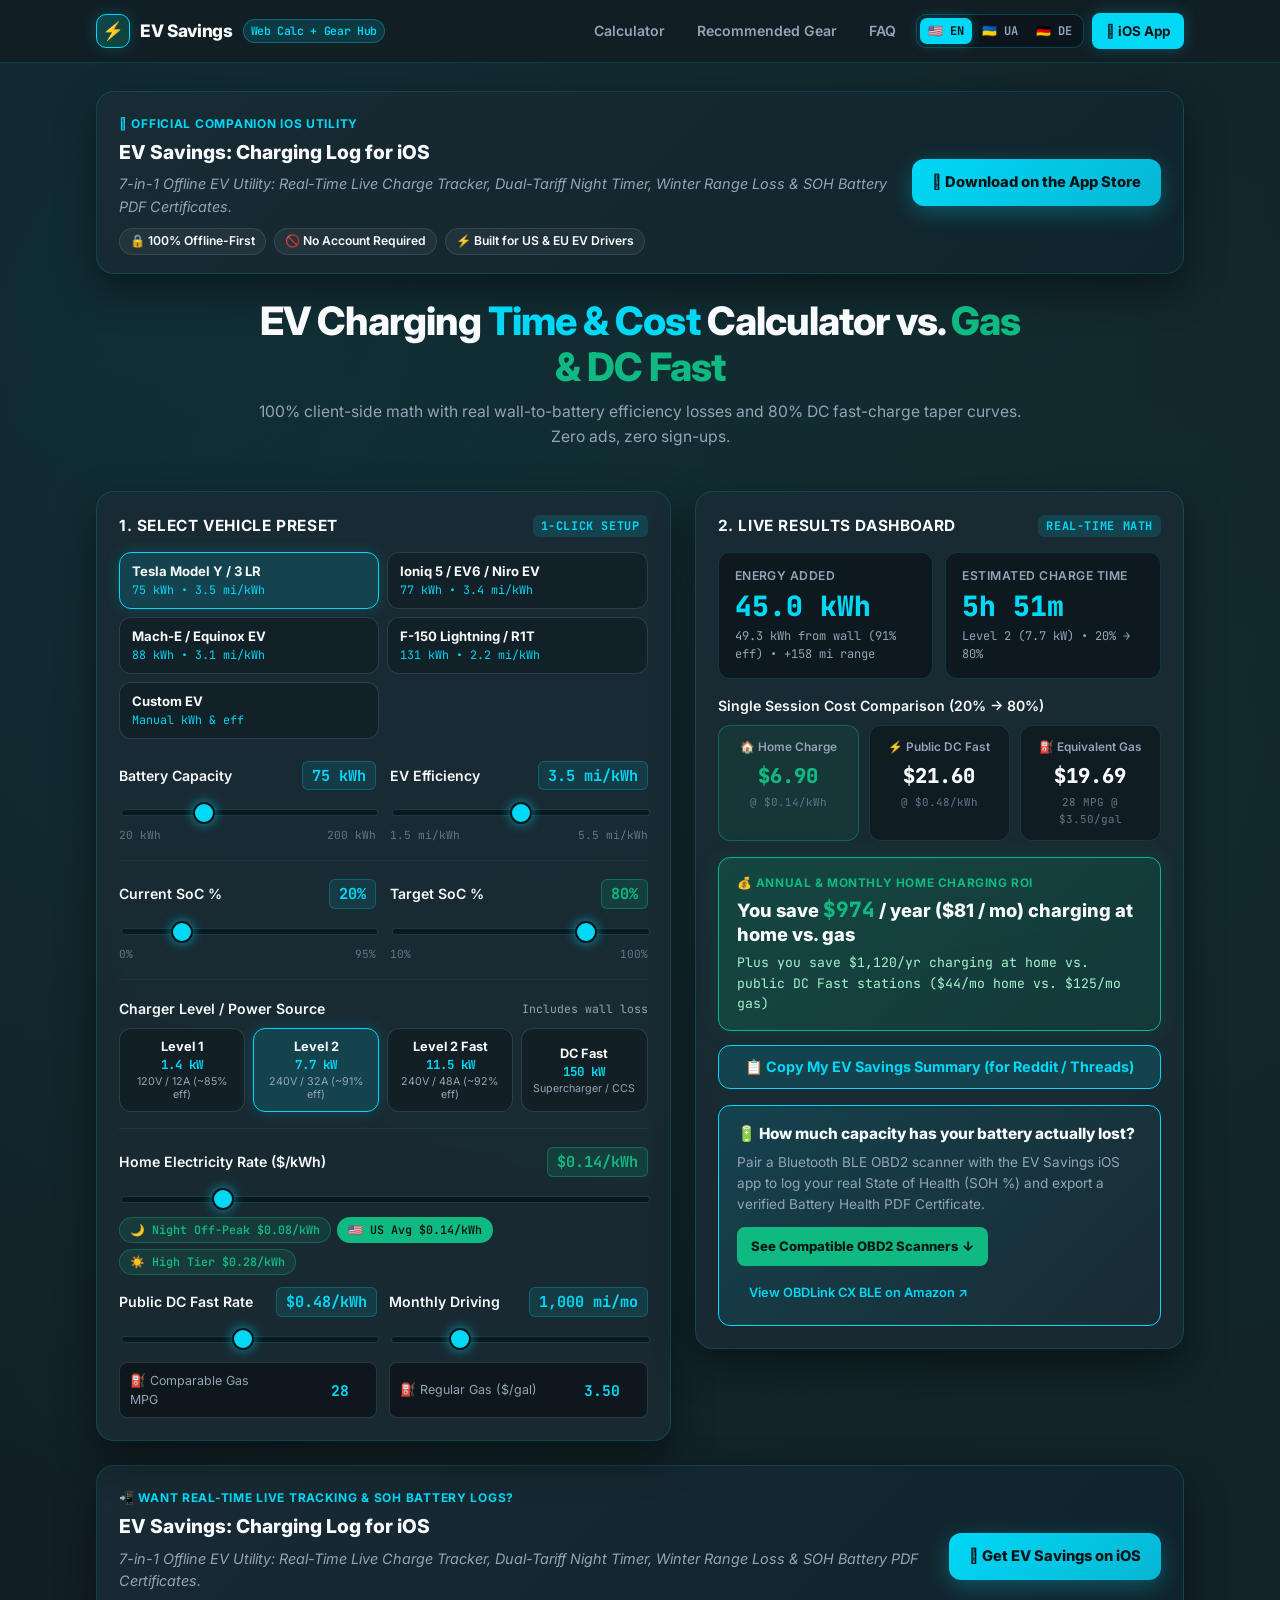
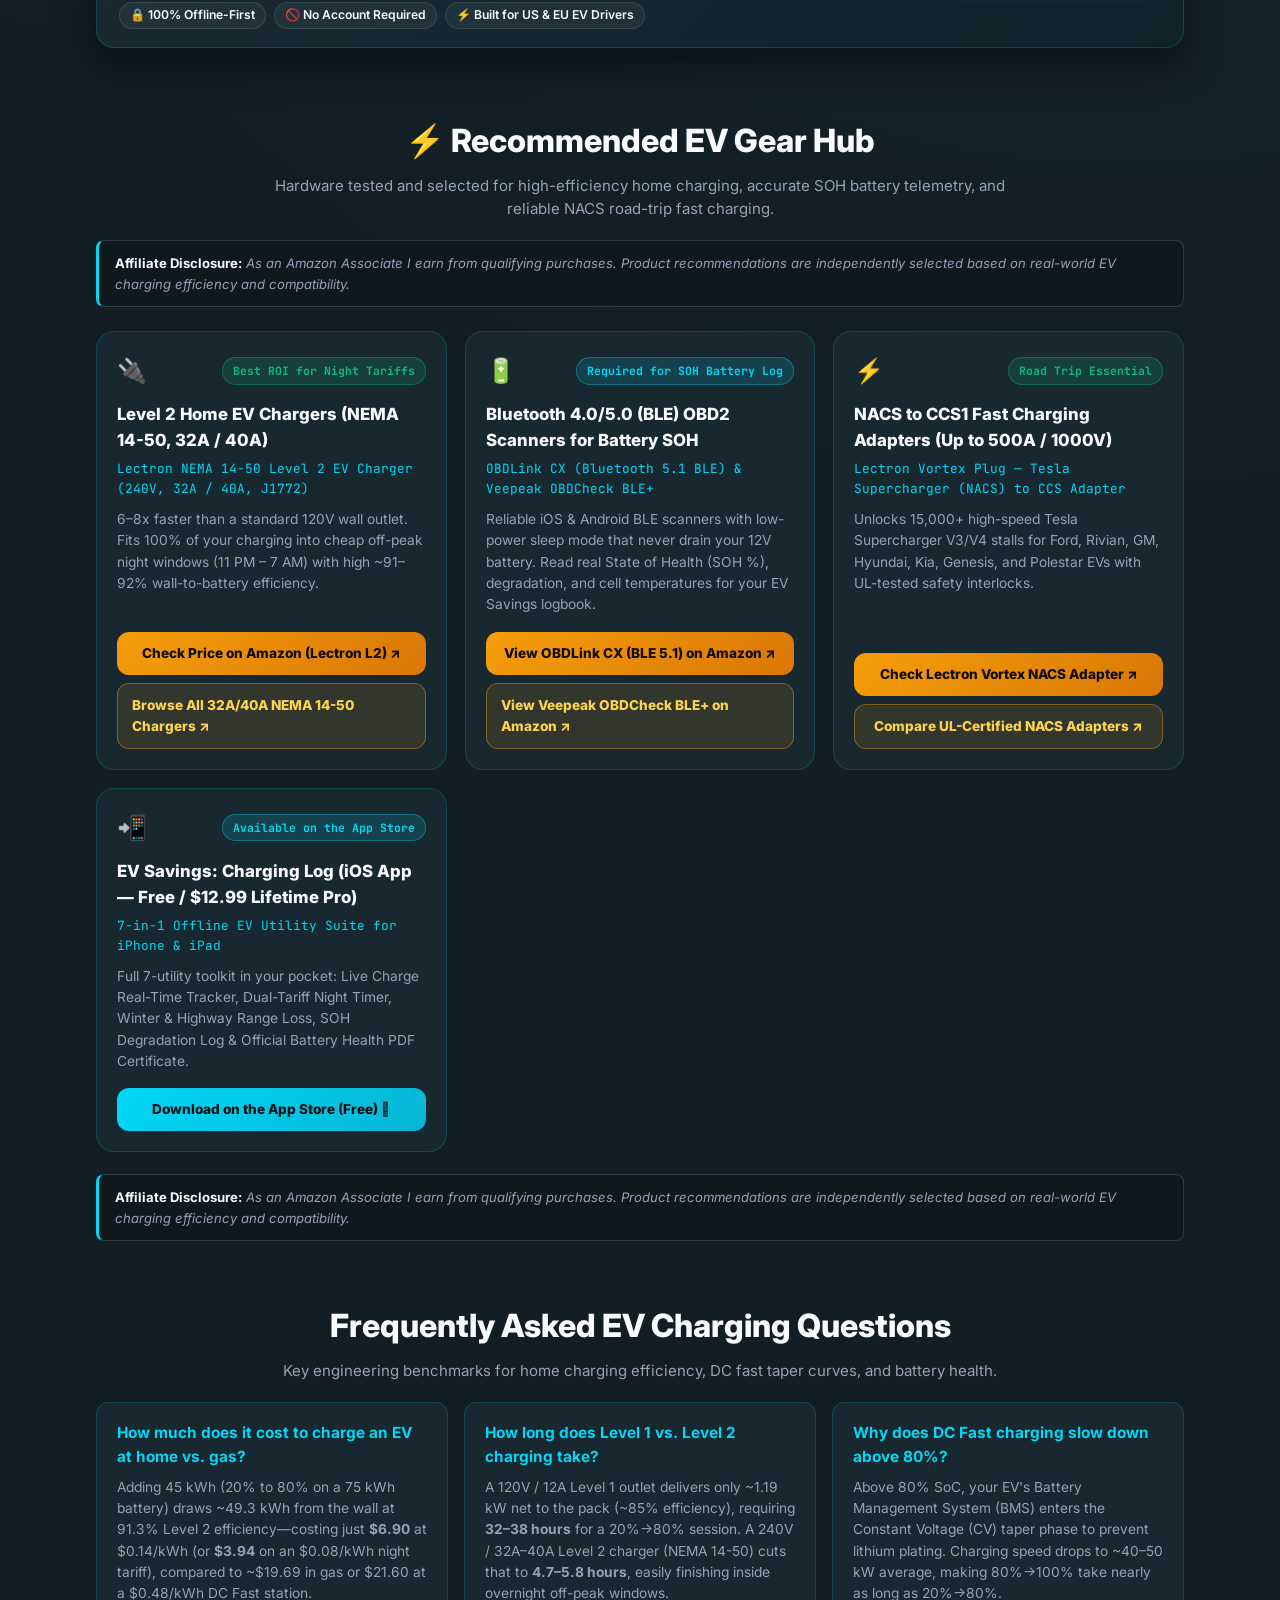
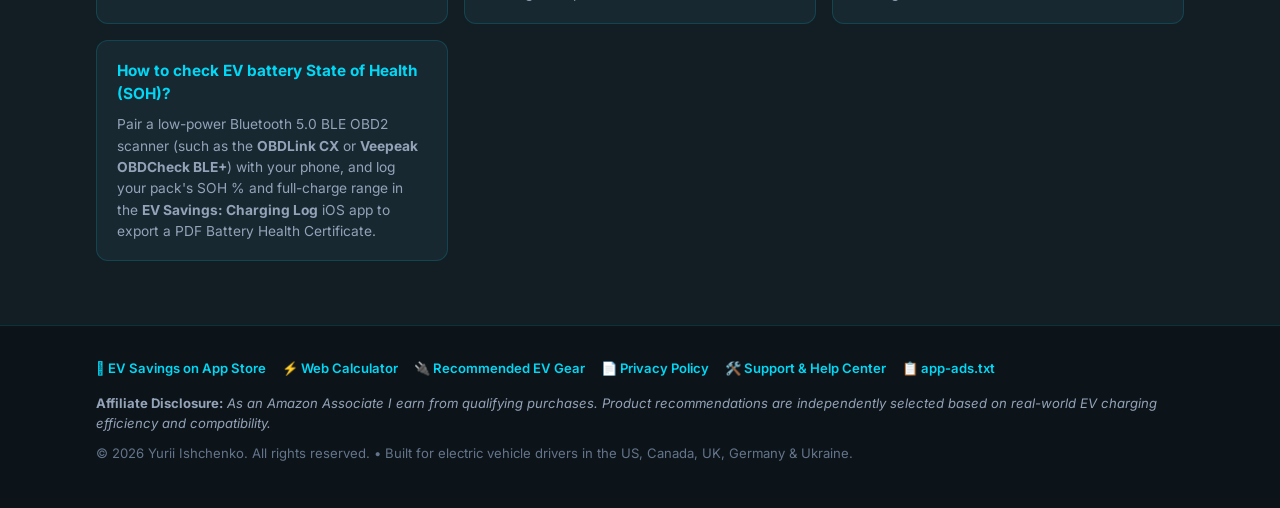
==== commit da5680dd: "feat: launch EV Savings Web Calculator + Recommended EV Gear Hub (evsavings-20)" ====
--- a/index.html
+++ b/index.html
@@ -8,10 +8,14 @@
   <meta name="apple-itunes-app" content="app-id=6811996427, app-argument=https://ishchenko-yurii.github.io">
 
   <title>EV Charging Time &amp; Cost Savings Calculator | EV Savings &amp; Gear Hub</title>
-  <meta name="description" content="Free interactive EV charging time and cost calculator. Compare Home Level 1/Level 2 vs Public DC Fast Charging vs Gas savings, and explore tested EV chargers, BLE OBD2 SOH scanners, and NACS adapters.">
-  <meta name="keywords" content="ev charging calculator, ev charging cost vs gas, level 1 vs level 2 charging time, ev battery state of health soh, nacs to ccs adapter, obd2 ble scanner ev, ev savings app">
+  <meta name="description" content="Free interactive EV charging time and cost calculator (EN / UA / DE). Compare Home Level 1/Level 2 vs Public DC Fast Charging vs Gas savings, and explore tested EV chargers, BLE OBD2 SOH scanners, and NACS adapters.">
+  <meta name="keywords" content="ev charging calculator, ev charging cost vs gas, level 1 vs level 2 charging time, ev battery state of health soh, nacs to ccs adapter, obd2 ble scanner ev, калькулятор зарядки електромобіля, e-auto ladezeit rechner">
   <meta name="author" content="Yurii Ishchenko">
   <link rel="canonical" href="https://ishchenko-yurii.github.io/">
+  <link rel="alternate" hreflang="en" href="https://ishchenko-yurii.github.io/">
+  <link rel="alternate" hreflang="uk" href="https://ishchenko-yurii.github.io/?lang=uk">
+  <link rel="alternate" hreflang="de" href="https://ishchenko-yurii.github.io/?lang=de">
+  <link rel="alternate" hreflang="x-default" href="https://ishchenko-yurii.github.io/">
 
   <!-- OpenGraph / Reddit / Threads / Telegram Preview Cards -->
   <meta property="og:type" content="website">
@@ -46,6 +50,7 @@
         "@type": "WebApplication",
         "name": "EV Savings Interactive Charging Time & Cost Calculator",
         "url": "https://ishchenko-yurii.github.io/",
+        "inLanguage": ["en", "uk", "de"],
         "applicationCategory": "UtilitiesApplication",
         "operatingSystem": "All",
         "browserRequirements": "Requires JavaScript",
@@ -54,7 +59,7 @@
           "price": "0.00",
           "priceCurrency": "USD"
         },
-        "description": "Free client-side electric vehicle charging time and cost calculator comparing Home Level 1/Level 2 EVSE, Public DC Fast Chargers, and gas vehicles.",
+        "description": "Free client-side electric vehicle charging time and cost calculator comparing Home Level 1/Level 2 EVSE, Public DC Fast Chargers, and gas vehicles across US ($/miles), Ukraine (₴/km), and Germany/EU (€/km).",
         "author": {
           "@type": "Person",
           "name": "Yurii Ishchenko"
@@ -117,7 +122,7 @@
 </head>
 <body>
 
-  <!-- Top Navigation Bar -->
+  <!-- Top Navigation Bar with EN / UA / DE Language Switcher -->
   <nav class="topbar" aria-label="Main Navigation">
     <div class="container topbar-inner">
       <a href="#calculator" class="brand-logo">
@@ -126,10 +131,18 @@
         <span class="brand-tag">Web Calc + Gear Hub</span>
       </a>
       <div class="nav-links">
-        <a href="#calculator" class="nav-link">Calculator</a>
-        <a href="#gear" class="nav-link">Recommended Gear</a>
-        <a href="#faq" class="nav-link">FAQ</a>
-        <a href="https://apps.apple.com/us/app/ev-savings-charging-log/id6811996427" target="_blank" rel="noopener noreferrer" class="nav-cta">
+        <a href="#calculator" class="nav-link" id="nav-calc">Calculator</a>
+        <a href="#gear" class="nav-link" id="nav-gear">Recommended Gear</a>
+        <a href="#faq" class="nav-link" id="nav-faq">FAQ</a>
+
+        <!-- 3-Language Switcher (EN | UA | DE) -->
+        <div class="lang-switcher" role="group" aria-label="Language Switcher">
+          <button type="button" class="lang-btn active" data-lang="en" title="English (US)">🇺🇸 EN</button>
+          <button type="button" class="lang-btn" data-lang="uk" title="Українська">🇺🇦 UA</button>
+          <button type="button" class="lang-btn" data-lang="de" title="Deutsch">🇩🇪 DE</button>
+        </div>
+
+        <a href="https://apps.apple.com/us/app/ev-savings-charging-log/id6811996427" target="_blank" rel="noopener noreferrer" class="nav-cta" id="nav-app">
            iOS App
         </a>
       </div>
@@ -143,30 +156,30 @@
       <!-- App Store Callout Banner (Header) -->
       <div class="app-callout-banner">
         <div class="app-callout-content">
-          <div class="app-callout-eyebrow"> Official Companion iOS Utility</div>
-          <h2 class="app-callout-title">EV Savings: Charging Log for iOS</h2>
-          <p class="app-callout-sub">
+          <div class="app-callout-eyebrow" id="top-eyebrow"> Official Companion iOS Utility</div>
+          <h2 class="app-callout-title" id="top-callout-title">EV Savings: Charging Log for iOS</h2>
+          <p class="app-callout-sub" id="top-callout-sub">
             <em>7-in-1 Offline EV Utility: Real-Time Live Charge Tracker, Dual-Tariff Night Timer, Winter Range Loss &amp; SOH Battery PDF Certificates.</em>
           </p>
           <div class="trust-badges">
-            <span class="trust-badge">🔒 100% Offline-First</span>
-            <span class="trust-badge">🚫 No Account Required</span>
-            <span class="trust-badge">⚡ Built for US &amp; EU EV Drivers</span>
+            <span class="trust-badge" id="top-badge-1">🔒 100% Offline-First</span>
+            <span class="trust-badge" id="top-badge-2">🚫 No Account Required</span>
+            <span class="trust-badge" id="top-badge-3">⚡ Built for US &amp; EU EV Drivers</span>
           </div>
         </div>
         <div>
           <a href="https://apps.apple.com/us/app/ev-savings-charging-log/id6811996427" target="_blank" rel="noopener noreferrer" class="appstore-btn">
-            <span> Download on the App Store</span>
+            <span id="top-download-btn"> Download on the App Store</span>
           </a>
         </div>
       </div>
 
       <!-- Main Page Headline -->
       <div class="hero-headline">
-        <h1>
+        <h1 id="hero-title">
           EV Charging <span class="text-cyan">Time &amp; Cost</span> Calculator vs. <span class="text-emerald">Gas &amp; DC Fast</span>
         </h1>
-        <p>
+        <p id="hero-sub">
           100% client-side math with real wall-to-battery efficiency losses and 80% DC fast-charge taper curves. Zero ads, zero sign-ups.
         </p>
       </div>
@@ -181,8 +194,8 @@
       <!-- LEFT COLUMN: Vehicle Presets & Interactive Sliders -->
       <section class="cockpit-card" aria-label="EV Charging Inputs">
         <h2 class="card-section-title">
-          <span>1. Select Vehicle Preset</span>
-          <span class="step-pill">1-Click Setup</span>
+          <span id="step-1-title">1. Select Vehicle Preset</span>
+          <span class="step-pill" id="step-1-pill">1-Click Setup</span>
         </h2>
 
         <div class="preset-chips" role="group" aria-label="EV Model Presets">
@@ -204,7 +217,7 @@
           </button>
           <button type="button" class="preset-chip" data-preset="custom">
             <span class="preset-chip-name">Custom EV</span>
-            <span class="preset-chip-specs">Manual kWh &amp; mi/kWh</span>
+            <span class="preset-chip-specs">Manual kWh &amp; eff</span>
           </button>
         </div>
 
@@ -213,7 +226,7 @@
           <div class="soc-dual-grid">
             <div>
               <div class="control-header">
-                <label class="control-label" for="input-battery">Battery Capacity</label>
+                <label class="control-label" for="input-battery" id="lbl-battery">Battery Capacity</label>
                 <span class="control-readout" id="val-battery">75 kWh</span>
               </div>
               <input type="range" id="input-battery" min="20" max="200" step="1" value="75">
@@ -224,13 +237,13 @@
             </div>
             <div>
               <div class="control-header">
-                <label class="control-label" for="input-efficiency">EV Efficiency</label>
+                <label class="control-label" for="input-efficiency" id="lbl-efficiency">EV Efficiency</label>
                 <span class="control-readout" id="val-efficiency">3.5 mi/kWh</span>
               </div>
               <input type="range" id="input-efficiency" min="1.5" max="5.5" step="0.1" value="3.5">
               <div class="range-limits">
-                <span>1.5 mi/kWh</span>
-                <span>5.5 mi/kWh</span>
+                <span id="limit-eff-min">1.5 mi/kWh</span>
+                <span id="limit-eff-max">5.5 mi/kWh</span>
               </div>
             </div>
           </div>
@@ -241,7 +254,7 @@
           <div class="soc-dual-grid">
             <div>
               <div class="control-header">
-                <label class="control-label" for="input-current-soc">Current SoC %</label>
+                <label class="control-label" for="input-current-soc" id="lbl-current-soc">Current SoC %</label>
                 <span class="control-readout" id="val-current-soc">20%</span>
               </div>
               <input type="range" id="input-current-soc" min="0" max="95" step="1" value="20">
@@ -252,7 +265,7 @@
             </div>
             <div>
               <div class="control-header">
-                <label class="control-label" for="input-target-soc">Target SoC %</label>
+                <label class="control-label" for="input-target-soc" id="lbl-target-soc">Target SoC %</label>
                 <span class="control-readout emerald" id="val-target-soc">80%</span>
               </div>
               <input type="range" id="input-target-soc" min="10" max="100" step="1" value="80">
@@ -267,8 +280,8 @@
         <!-- Charger Level / Power Source -->
         <div class="control-group">
           <div class="control-header">
-            <span class="control-label">Charger Level / Power Source</span>
-            <span class="step-pill" style="font-family: var(--font-mono); font-size: 0.72rem; color: var(--text-muted);">Includes wall loss</span>
+            <span class="control-label" id="lbl-charger-level">Charger Level / Power Source</span>
+            <span class="step-pill" id="lbl-wall-loss-note" style="font-family: var(--font-mono); font-size: 0.72rem; color: var(--text-muted);">Includes wall loss</span>
           </div>
           <div class="charger-tabs" role="tablist" aria-label="Charger Power Level">
             <button type="button" class="charger-tab" data-charger="l1">
@@ -297,11 +310,11 @@
         <!-- Electricity & Gas Rates -->
         <div class="control-group">
           <div class="control-header">
-            <label class="control-label" for="input-home-rate">Home Electricity Rate ($/kWh)</label>
+            <label class="control-label" for="input-home-rate" id="lbl-home-rate">Home Electricity Rate ($/kWh)</label>
             <span class="control-readout emerald" id="val-home-rate">$0.14/kWh</span>
           </div>
           <input type="range" id="input-home-rate" min="0.04" max="0.60" step="0.01" value="0.14">
-          <div class="rate-quick-bar">
+          <div class="rate-quick-bar" id="quick-rate-bar">
             <button type="button" class="quick-rate-btn" data-rate="0.08">🌙 Night Off-Peak $0.08/kWh</button>
             <button type="button" class="quick-rate-btn active" data-rate="0.14">🇺🇸 US Avg $0.14/kWh</button>
             <button type="button" class="quick-rate-btn" data-rate="0.28">☀️ High Tier $0.28/kWh</button>
@@ -310,14 +323,14 @@
           <div class="rates-subgrid">
             <div>
               <div class="control-header">
-                <label class="control-label" for="input-dc-rate">Public DC Fast Rate</label>
+                <label class="control-label" for="input-dc-rate" id="lbl-dc-rate">Public DC Fast Rate</label>
                 <span class="control-readout" id="val-dc-rate">$0.48/kWh</span>
               </div>
               <input type="range" id="input-dc-rate" min="0.15" max="0.85" step="0.01" value="0.48">
             </div>
             <div>
               <div class="control-header">
-                <label class="control-label" for="input-monthly-miles">Monthly Driving</label>
+                <label class="control-label" for="input-monthly-miles" id="lbl-monthly-dist">Monthly Driving</label>
                 <span class="control-readout" id="val-monthly-miles">1,000 mi/mo</span>
               </div>
               <input type="range" id="input-monthly-miles" min="200" max="3500" step="50" value="1000">
@@ -326,12 +339,12 @@
 
           <div class="rates-subgrid" style="margin-top: 12px;">
             <div class="num-input-box">
-              <label for="input-gas-mpg">⛽ Comparable Gas MPG</label>
-              <input type="number" id="input-gas-mpg" min="10" max="75" step="1" value="28">
+              <label for="input-gas-mpg" id="lbl-gas-cons">⛽ Comparable Gas MPG</label>
+              <input type="number" id="input-gas-mpg" min="2" max="100" step="1" value="28">
             </div>
             <div class="num-input-box">
-              <label for="input-gas-price">⛽ Regular Gas ($/gal)</label>
-              <input type="number" id="input-gas-price" min="1.50" max="8.50" step="0.05" value="3.50">
+              <label for="input-gas-price" id="lbl-gas-price">⛽ Regular Gas ($/gal)</label>
+              <input type="number" id="input-gas-price" min="0.50" max="200.00" step="0.05" value="3.50">
             </div>
           </div>
         </div>
@@ -340,19 +353,19 @@
       <!-- RIGHT COLUMN: Live Results Dashboard & Contextual Hardware Trigger -->
       <section class="cockpit-card" aria-label="Live Charging Results">
         <h2 class="card-section-title">
-          <span>2. Live Results Dashboard</span>
-          <span class="step-pill">Real-Time Math</span>
+          <span id="step-2-title">2. Live Results Dashboard</span>
+          <span class="step-pill" id="step-2-pill">Real-Time Math</span>
         </h2>
 
         <!-- Energy Added & Estimated Time Tiles -->
         <div class="results-hero-grid">
           <div class="metric-tile">
-            <div class="metric-label">Energy Added</div>
+            <div class="metric-label" id="lbl-energy-added">Energy Added</div>
             <div class="metric-value" id="res-energy-pack">45.0 kWh</div>
             <div class="metric-sub" id="res-energy-sub">49.3 kWh from wall (91% eff) • +158 mi range</div>
           </div>
           <div class="metric-tile" id="tile-charging-time">
-            <div class="metric-label">Estimated Charge Time</div>
+            <div class="metric-label" id="lbl-charge-time">Estimated Charge Time</div>
             <div class="metric-value" id="res-time">5h 51m</div>
             <div class="metric-sub" id="res-time-sub">Level 2 (7.7 kW) • 20% → 80%</div>
           </div>
@@ -361,7 +374,7 @@
         <!-- Warning Alerts for Level 1 >12h or DC Fast >80% Taper Cliff -->
         <div class="alert-pill" id="alert-l1-slow" role="status">
           <span>⚠️</span>
-          <div>
+          <div id="alert-l1-text">
             <strong>120V Level 1 Bottleneck (<span id="alert-l1-hours">37h 49m</span>):</strong>
             Wall-to-pack efficiency drops to ~85% because onboard electronics stay awake for days. A 240V Level 2 EVSE finishes this session in <strong><span id="alert-l2-hours">5h 51m</span></strong>.
           </div>
@@ -369,7 +382,7 @@
 
         <div class="alert-pill" id="alert-dc-taper" role="status">
           <span>📉</span>
-          <div>
+          <div id="alert-dc-text">
             <strong>80% DC Taper Cliff Active:</strong>
             Above 80% SoC, DC fast-charging power drops from ~120+ kW down to ~45 kW average to protect cell longevity. Unplugging at 80% saves time and money.
           </div>
@@ -377,21 +390,21 @@
 
         <!-- Single Session Cost Breakdown -->
         <div class="control-header" style="margin-bottom: 8px;">
-          <span class="control-label">Single Session Cost Comparison (20% → 80%)</span>
+          <span class="control-label" id="lbl-session-comparison">Single Session Cost Comparison (20% → 80%)</span>
         </div>
         <div class="session-cost-grid">
           <div class="cost-box home-highlight">
-            <div class="cost-box-title">🏠 Home Charge</div>
+            <div class="cost-box-title" id="lbl-home-charge">🏠 Home Charge</div>
             <div class="cost-box-amount" id="res-cost-home">$6.90</div>
             <div class="cost-box-note" id="res-cost-home-note">@ $0.14/kWh</div>
           </div>
           <div class="cost-box">
-            <div class="cost-box-title">⚡ Public DC Fast</div>
+            <div class="cost-box-title" id="lbl-public-dc">⚡ Public DC Fast</div>
             <div class="cost-box-amount" id="res-cost-dc">$21.60</div>
             <div class="cost-box-note" id="res-cost-dc-note">@ $0.48/kWh</div>
           </div>
           <div class="cost-box">
-            <div class="cost-box-title">⛽ Equivalent Gas</div>
+            <div class="cost-box-title" id="lbl-eq-gas">⛽ Equivalent Gas</div>
             <div class="cost-box-amount" id="res-cost-gas">$19.69</div>
             <div class="cost-box-note" id="res-cost-gas-note">28 MPG @ $3.50/gal</div>
           </div>
@@ -399,8 +412,8 @@
 
         <!-- Viral Monthly & Annual Savings Block -->
         <div class="savings-viral-box">
-          <div class="savings-eyebrow">💰 Annual &amp; Monthly Home Charging ROI</div>
-          <p class="savings-headline">
+          <div class="savings-eyebrow" id="savings-eyebrow">💰 Annual &amp; Monthly Home Charging ROI</div>
+          <p class="savings-headline" id="savings-headline">
             You save <span class="mono-emerald" id="res-annual-savings">$974</span> / year (<span id="res-monthly-savings">$81</span> / mo) charging at home vs. gas
           </p>
           <p class="savings-subline" id="res-dc-savings-sub">
@@ -438,20 +451,20 @@
     <!-- Second App Store Callout Under Calculator Results -->
     <div class="app-callout-banner" style="margin-top: 24px;">
       <div class="app-callout-content">
-        <div class="app-callout-eyebrow">📲 Want Real-Time Live Tracking &amp; SOH Battery Logs?</div>
-        <h2 class="app-callout-title">EV Savings: Charging Log for iOS</h2>
-        <p class="app-callout-sub">
+        <div class="app-callout-eyebrow" id="bottom-eyebrow">📲 Want Real-Time Live Tracking &amp; SOH Battery Logs?</div>
+        <h2 class="app-callout-title" id="bottom-callout-title">EV Savings: Charging Log for iOS</h2>
+        <p class="app-callout-sub" id="bottom-callout-sub">
           <em>7-in-1 Offline EV Utility: Real-Time Live Charge Tracker, Dual-Tariff Night Timer, Winter Range Loss &amp; SOH Battery PDF Certificates.</em>
         </p>
         <div class="trust-badges">
-          <span class="trust-badge">🔒 100% Offline-First</span>
-          <span class="trust-badge">🚫 No Account Required</span>
-          <span class="trust-badge">⚡ Built for US &amp; EU EV Drivers</span>
+          <span class="trust-badge" id="bottom-badge-1">🔒 100% Offline-First</span>
+          <span class="trust-badge" id="bottom-badge-2">🚫 No Account Required</span>
+          <span class="trust-badge" id="bottom-badge-3">⚡ Built for US &amp; EU EV Drivers</span>
         </div>
       </div>
       <div>
         <a href="https://apps.apple.com/us/app/ev-savings-charging-log/id6811996427" target="_blank" rel="noopener noreferrer" class="appstore-btn">
-          <span> Get EV Savings on iOS</span>
+          <span id="bottom-download-btn"> Get EV Savings on iOS</span>
         </a>
       </div>
     </div>
@@ -461,14 +474,14 @@
   <section id="gear" class="gear-section">
     <div class="container">
       <div class="section-header">
-        <h2>⚡ Recommended EV Gear Hub</h2>
-        <p>
+        <h2 id="gear-header-title">⚡ Recommended EV Gear Hub</h2>
+        <p id="gear-header-sub">
           Hardware tested and selected for high-efficiency home charging, accurate SOH battery telemetry, and reliable NACS road-trip fast charging.
         </p>
       </div>
 
       <!-- Mandatory Amazon Associates Disclosure Above Gear Grid -->
-      <div class="affiliate-disclosure-box" role="note">
+      <div class="affiliate-disclosure-box" id="disclosure-top" role="note">
         <strong>Affiliate Disclosure:</strong> <em>As an Amazon Associate I earn from qualifying purchases. Product recommendations are independently selected based on real-world EV charging efficiency and compatibility.</em>
       </div>
 
@@ -480,7 +493,7 @@
       </div>
 
       <!-- Mandatory Amazon Associates Disclosure Below Gear Grid -->
-      <div class="affiliate-disclosure-box" style="margin-top: 22px; margin-bottom: 0;" role="note">
+      <div class="affiliate-disclosure-box" id="disclosure-bottom" style="margin-top: 22px; margin-bottom: 0;" role="note">
         <strong>Affiliate Disclosure:</strong> <em>As an Amazon Associate I earn from qualifying purchases. Product recommendations are independently selected based on real-world EV charging efficiency and compatibility.</em>
       </div>
     </div>
@@ -490,35 +503,10 @@
   <section id="faq" class="faq-section">
     <div class="container">
       <div class="section-header">
-        <h2>Frequently Asked EV Charging Questions</h2>
-        <p>Key engineering benchmarks for home charging efficiency, DC fast taper curves, and battery health.</p>
-      </div>
-      <div class="faq-grid">
-        <article class="faq-card">
-          <h3>How much does it cost to charge an EV at home vs. gas?</h3>
-          <p>
-            Adding 45 kWh (20% to 80% on a 75 kWh battery) draws ~49.3 kWh from the wall at 91.3% Level 2 efficiency—costing just <strong>$6.90</strong> at $0.14/kWh (or <strong>$3.94</strong> on an $0.08/kWh night tariff), compared to ~$19.69 in gas or $21.60 at a $0.48/kWh DC Fast station.
-          </p>
-        </article>
-        <article class="faq-card">
-          <h3>How long does Level 1 vs. Level 2 charging take?</h3>
-          <p>
-            A 120V / 12A Level 1 outlet delivers only ~1.19 kW net to the pack (~85% efficiency), requiring <strong>32–38 hours</strong> for a 20%→80% session. A 240V / 32A–40A Level 2 charger (NEMA 14-50) cuts that to <strong>4.7–5.8 hours</strong>, easily finishing inside overnight off-peak windows.
-          </p>
-        </article>
-        <article class="faq-card">
-          <h3>Why does DC Fast charging slow down above 80%?</h3>
-          <p>
-            Above 80% SoC, your EV's Battery Management System (BMS) enters the Constant Voltage (CV) taper phase to prevent lithium plating. Charging speed drops to ~40–50 kW average, making 80%→100% take nearly as long as 20%→80%.
-          </p>
-        </article>
-        <article class="faq-card">
-          <h3>How to check EV battery State of Health (SOH)?</h3>
-          <p>
-            Pair a low-power Bluetooth 5.0 BLE OBD2 scanner (such as the <strong>OBDLink CX</strong> or <strong>Veepeak OBDCheck BLE+</strong>) with your phone, and log your pack's SOH % and full-charge range in the <strong>EV Savings: Charging Log</strong> iOS app to export a PDF Battery Health Certificate.
-          </p>
-        </article>
-      </div>
+        <h2 id="faq-header-title">Frequently Asked EV Charging Questions</h2>
+        <p id="faq-header-sub">Key engineering benchmarks for home charging efficiency, DC fast taper curves, and battery health.</p>
+      </div>
+      <div class="faq-grid" id="faq-grid-container"></div>
     </div>
   </section>
 
@@ -533,11 +521,11 @@
         <a href="support.html">🛠️ Support &amp; Help Center</a>
         <a href="app-ads.txt">📋 app-ads.txt</a>
       </div>
-      <p style="margin: 0 0 10px;">
+      <p style="margin: 0 0 10px;" id="disclosure-footer">
         <strong>Affiliate Disclosure:</strong> <em>As an Amazon Associate I earn from qualifying purchases. Product recommendations are independently selected based on real-world EV charging efficiency and compatibility.</em>
       </p>
       <p style="margin: 0; color: var(--text-subtle);">
-        &copy; 2026 Yurii Ishchenko. All rights reserved. • Built for electric vehicle drivers in the US, Canada, UK &amp; EU.
+        &copy; 2026 Yurii Ishchenko. All rights reserved. • Built for electric vehicle drivers in the US, Canada, UK, Germany &amp; Ukraine.
       </p>
     </div>
   </footer>
--- a/styles.css
+++ b/styles.css
@@ -165,6 +165,58 @@
   box-shadow: 0 4px 20px rgba(0, 216, 246, 0.45);
 }
 
+.lang-switcher {
+  display: inline-flex;
+  align-items: center;
+  background: rgba(13, 22, 27, 0.9);
+  border: 1px solid rgba(0, 216, 246, 0.25);
+  border-radius: 10px;
+  padding: 3px;
+  gap: 2px;
+}
+
+.lang-btn {
+  background: transparent;
+  border: none;
+  color: var(--text-muted);
+  font-family: var(--font-mono);
+  font-size: 0.75rem;
+  font-weight: 700;
+  padding: 5px 8px;
+  border-radius: 7px;
+  cursor: pointer;
+  transition: all 0.16s ease;
+  display: inline-flex;
+  align-items: center;
+  gap: 4px;
+}
+
+.lang-btn:hover {
+  color: var(--text-primary);
+  background: rgba(255, 255, 255, 0.05);
+}
+
+.lang-btn.active {
+  background: var(--cyan);
+  color: #061318;
+  box-shadow: 0 0 12px rgba(0, 216, 246, 0.35);
+}
+
+@media (max-width: 680px) {
+  .topbar-inner {
+    flex-wrap: wrap;
+    padding: 8px 0;
+  }
+  .nav-links {
+    width: 100%;
+    justify-content: space-between;
+    flex-wrap: wrap;
+  }
+  .brand-tag {
+    display: none;
+  }
+}
+
 /* ==========================================================================
    Header & App Store Callout Banner
    ========================================================================== */
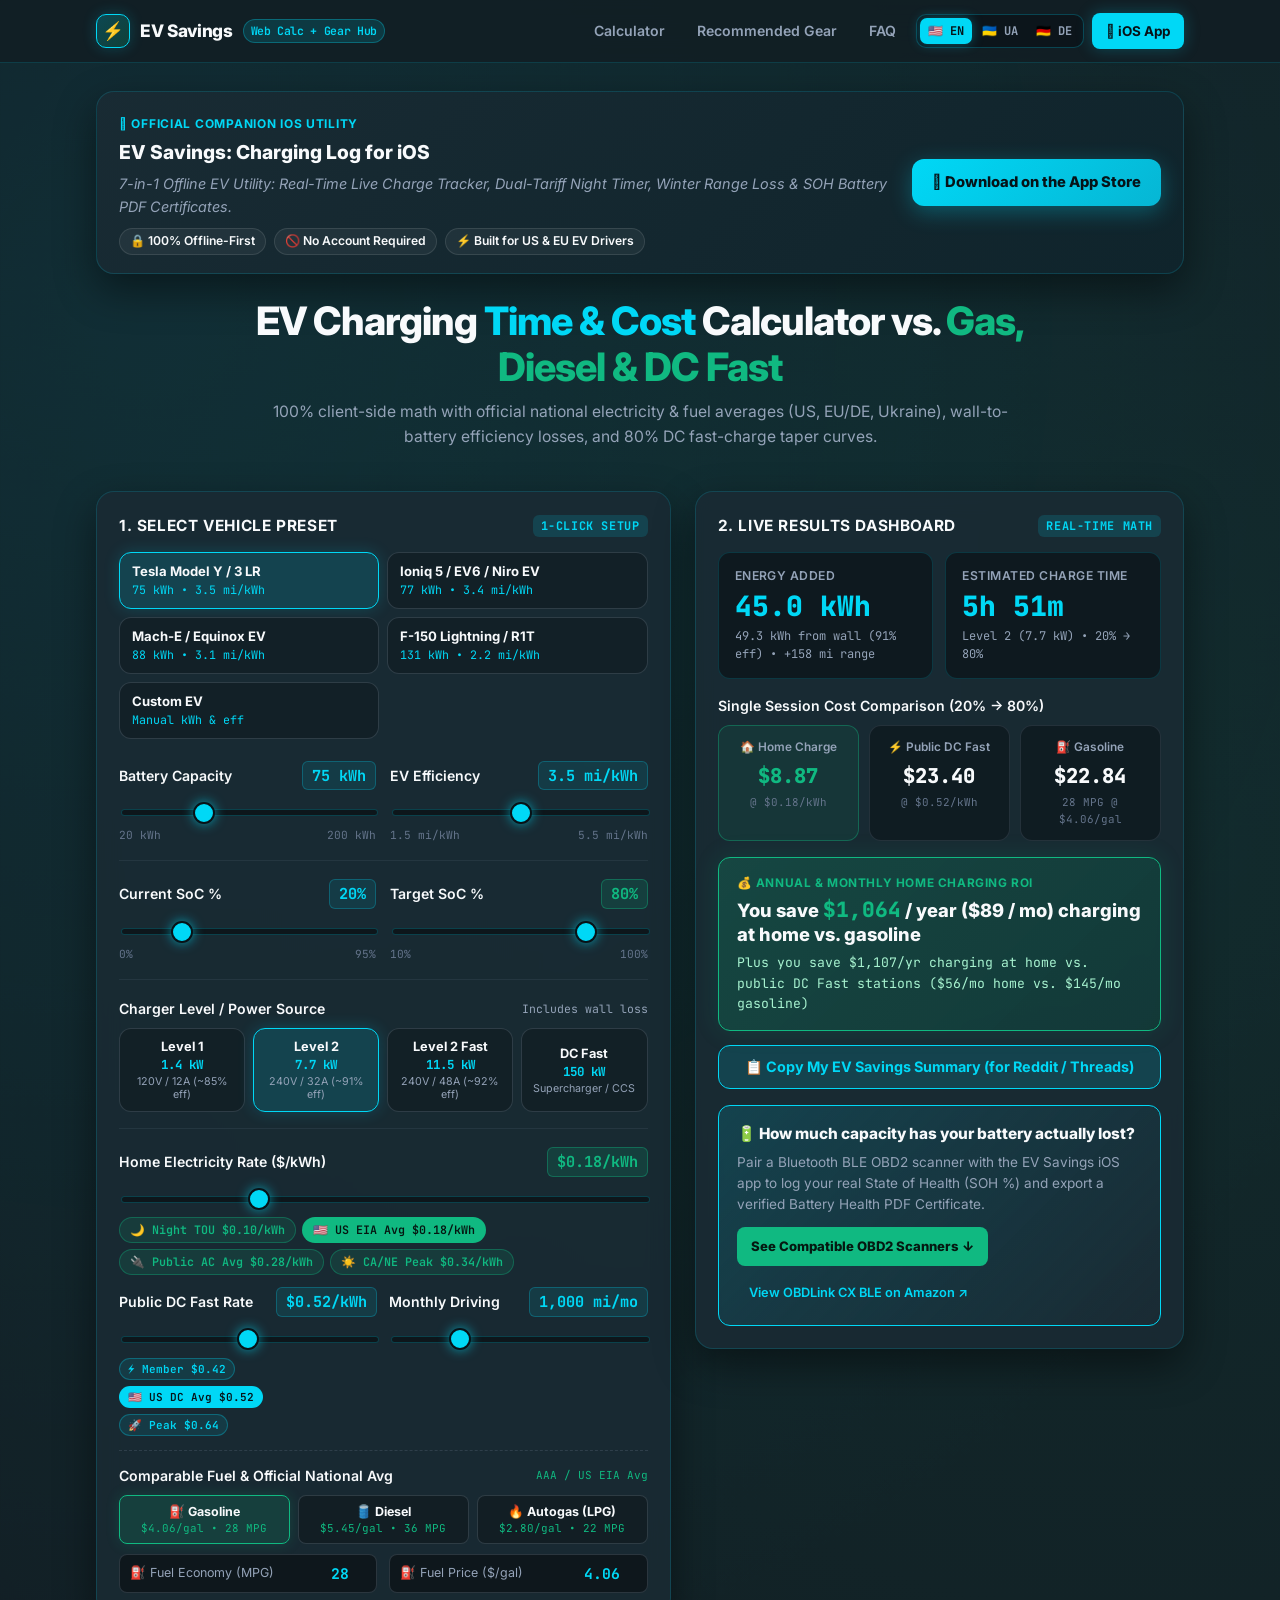
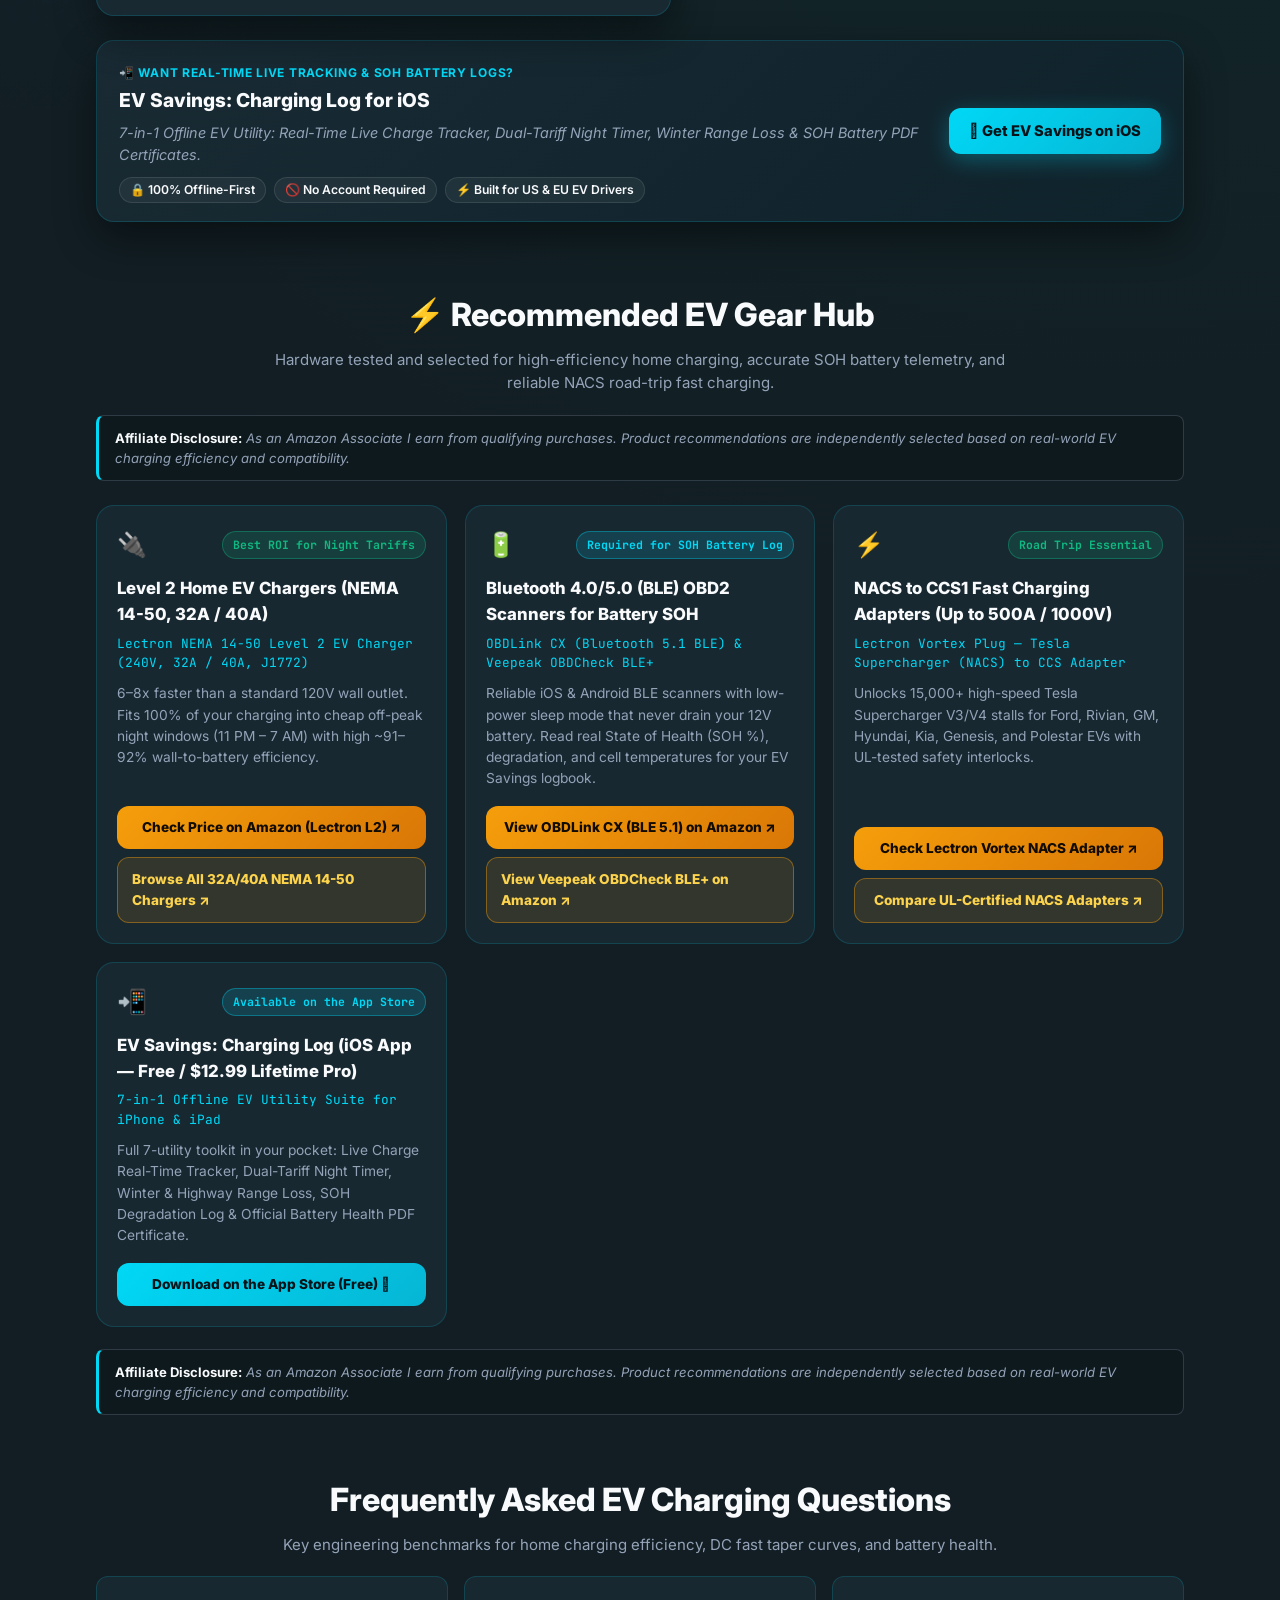
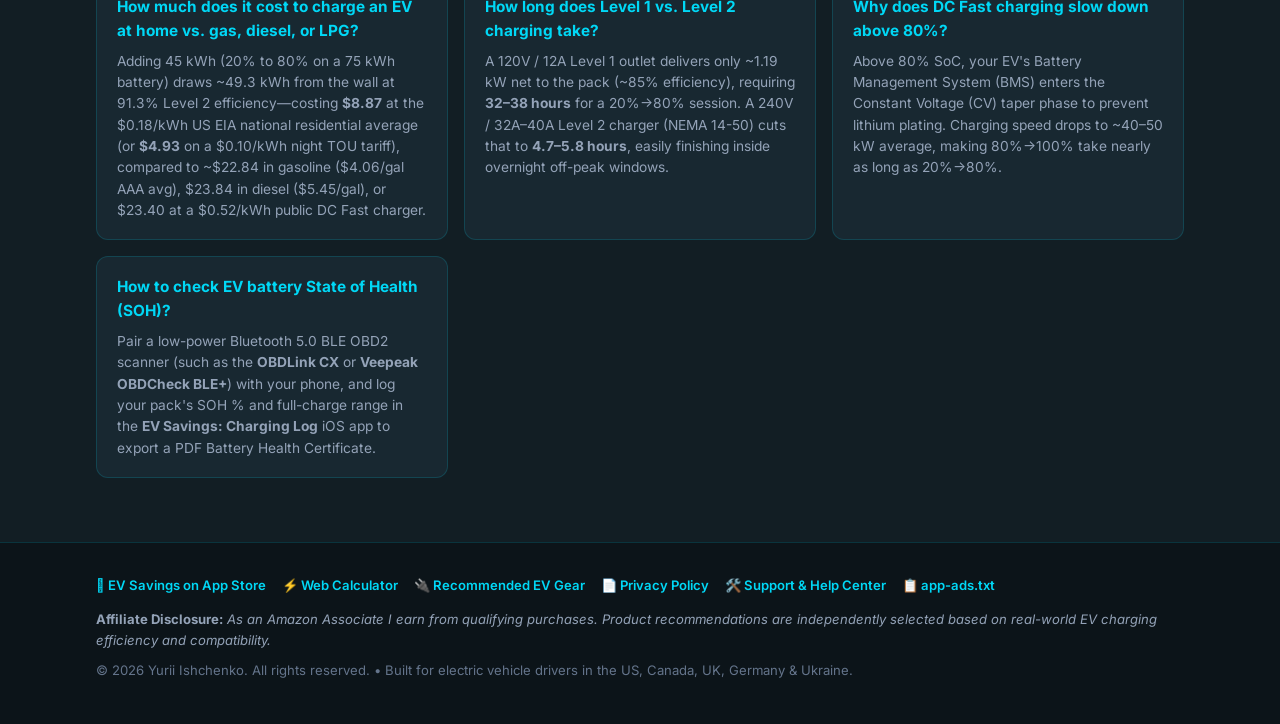
==== commit b7c309ac: "feat: launch EV Savings Web Calculator + Recommended EV Gear Hub (evsavings-20)" ====
--- a/index.html
+++ b/index.html
@@ -84,10 +84,10 @@
         "mainEntity": [
           {
             "@type": "Question",
-            "name": "How much does it cost to charge an EV at home vs gas?",
+            "name": "How much does it cost to charge an EV at home vs gas, diesel, or LPG?",
             "acceptedAnswer": {
-              "@type": "Answer",
-              "text": "Charging a typical 75 kWh EV from 20% to 80% (45 kWh added, ~49.3 kWh drawn from the wall at 91.3% Level 2 efficiency) costs $6.90 at the $0.14/kWh US average home rate, or just $3.94 on an $0.08/kWh off-peak night tariff. Driving 1,000 miles per month costs roughly $38–$44/month on home electricity compared to $125/month in a 28 MPG gas car at $3.50/gallon—saving $970 to $1,200+ per year."
+              "text": "Charging a typical 75 kWh EV from 20% to 80% (45 kWh added, ~49.3 kWh drawn from the wall at 91.3% Level 2 efficiency) costs $8.87 at the $0.18/kWh US EIA national average residential rate (or $4.93 on a $0.10/kWh off-peak night tariff), compared to $23.40 at a $0.52/kWh public DC Fast charger or $22.84 in a 28 MPG gasoline car at the $4.06/gallon AAA national average. In Ukraine (4.32 ₴/kWh day / 2.16 ₴/kWh night) and Germany/EU (0.37 €/kWh DE / 0.29 €/kWh EU average), home EV charging saves 60–80% vs gasoline, diesel, and autogas (LPG).",
+              "@type": "Answer"
             }
           },
           {
@@ -177,10 +177,10 @@
       <!-- Main Page Headline -->
       <div class="hero-headline">
         <h1 id="hero-title">
-          EV Charging <span class="text-cyan">Time &amp; Cost</span> Calculator vs. <span class="text-emerald">Gas &amp; DC Fast</span>
+          EV Charging <span class="text-cyan">Time &amp; Cost</span> Calculator vs. <span class="text-emerald">Gas, Diesel &amp; DC Fast</span>
         </h1>
         <p id="hero-sub">
-          100% client-side math with real wall-to-battery efficiency losses and 80% DC fast-charge taper curves. Zero ads, zero sign-ups.
+          100% client-side math with official national electricity &amp; fuel averages (US, EU/DE, Ukraine), wall-to-battery efficiency losses, and 80% DC fast-charge taper curves.
         </p>
       </div>
 
@@ -307,26 +307,32 @@
           </div>
         </div>
 
-        <!-- Electricity & Gas Rates -->
+        <!-- Official Electricity, Public Charging & Fuel Tariffs -->
         <div class="control-group">
           <div class="control-header">
             <label class="control-label" for="input-home-rate" id="lbl-home-rate">Home Electricity Rate ($/kWh)</label>
-            <span class="control-readout emerald" id="val-home-rate">$0.14/kWh</span>
-          </div>
-          <input type="range" id="input-home-rate" min="0.04" max="0.60" step="0.01" value="0.14">
+            <span class="control-readout emerald" id="val-home-rate">$0.18/kWh</span>
+          </div>
+          <input type="range" id="input-home-rate" min="0.04" max="0.60" step="0.01" value="0.18">
           <div class="rate-quick-bar" id="quick-rate-bar">
-            <button type="button" class="quick-rate-btn" data-rate="0.08">🌙 Night Off-Peak $0.08/kWh</button>
-            <button type="button" class="quick-rate-btn active" data-rate="0.14">🇺🇸 US Avg $0.14/kWh</button>
-            <button type="button" class="quick-rate-btn" data-rate="0.28">☀️ High Tier $0.28/kWh</button>
+            <button type="button" class="quick-rate-btn" data-rate="0.10">🌙 Night TOU $0.10/kWh</button>
+            <button type="button" class="quick-rate-btn active" data-rate="0.18">🇺🇸 US EIA Avg $0.18/kWh</button>
+            <button type="button" class="quick-rate-btn" data-rate="0.28">🔌 Public AC Avg $0.28/kWh</button>
+            <button type="button" class="quick-rate-btn" data-rate="0.34">☀️ CA/NE Peak $0.34/kWh</button>
           </div>
 
           <div class="rates-subgrid">
             <div>
               <div class="control-header">
                 <label class="control-label" for="input-dc-rate" id="lbl-dc-rate">Public DC Fast Rate</label>
-                <span class="control-readout" id="val-dc-rate">$0.48/kWh</span>
-              </div>
-              <input type="range" id="input-dc-rate" min="0.15" max="0.85" step="0.01" value="0.48">
+                <span class="control-readout" id="val-dc-rate">$0.52/kWh</span>
+              </div>
+              <input type="range" id="input-dc-rate" min="0.20" max="0.85" step="0.01" value="0.52">
+              <div class="rate-quick-bar" id="quick-dc-bar">
+                <button type="button" class="quick-dc-btn" data-dc-rate="0.42">⚡ Member $0.42</button>
+                <button type="button" class="quick-dc-btn active" data-dc-rate="0.52">🇺🇸 US DC Avg $0.52</button>
+                <button type="button" class="quick-dc-btn" data-dc-rate="0.64">🚀 Peak $0.64</button>
+              </div>
             </div>
             <div>
               <div class="control-header">
@@ -337,14 +343,35 @@
             </div>
           </div>
 
-          <div class="rates-subgrid" style="margin-top: 12px;">
-            <div class="num-input-box">
-              <label for="input-gas-mpg" id="lbl-gas-cons">⛽ Comparable Gas MPG</label>
-              <input type="number" id="input-gas-mpg" min="2" max="100" step="1" value="28">
-            </div>
-            <div class="num-input-box">
-              <label for="input-gas-price" id="lbl-gas-price">⛽ Regular Gas ($/gal)</label>
-              <input type="number" id="input-gas-price" min="0.50" max="200.00" step="0.05" value="3.50">
+          <!-- Fuel Type Selector: Gasoline / Diesel / Autogas (LPG) -->
+          <div class="fuel-section-box">
+            <div class="control-header" style="margin-bottom: 8px;">
+              <span class="control-label" id="lbl-fuel-section">Comparable Fuel &amp; Official National Avg</span>
+              <span class="step-pill" id="lbl-fuel-source" style="font-family: var(--font-mono); font-size: 0.69rem; color: var(--emerald);">AAA / US EIA Avg</span>
+            </div>
+            <div class="fuel-tabs" id="fuel-type-tabs" role="tablist" aria-label="Comparison Fuel Type">
+              <button type="button" class="fuel-tab active" data-fuel="gasoline">
+                <span class="fuel-tab-title" id="fuel-tab-title-gasoline">⛽ Gasoline</span>
+                <span class="fuel-tab-sub" id="fuel-tab-sub-gasoline">$4.06/gal • 28 MPG</span>
+              </button>
+              <button type="button" class="fuel-tab" data-fuel="diesel">
+                <span class="fuel-tab-title" id="fuel-tab-title-diesel">🛢️ Diesel</span>
+                <span class="fuel-tab-sub" id="fuel-tab-sub-diesel">$5.45/gal • 36 MPG</span>
+              </button>
+              <button type="button" class="fuel-tab" data-fuel="lpg">
+                <span class="fuel-tab-title" id="fuel-tab-title-lpg">🔥 Autogas (LPG)</span>
+                <span class="fuel-tab-sub" id="fuel-tab-sub-lpg">$2.80/gal • 22 MPG</span>
+              </button>
+            </div>
+            <div class="rates-subgrid" style="margin-top: 8px;">
+              <div class="num-input-box">
+                <label for="input-gas-mpg" id="lbl-gas-cons">⛽ Fuel Economy (MPG)</label>
+                <input type="number" id="input-gas-mpg" min="2" max="100" step="1" value="28">
+              </div>
+              <div class="num-input-box">
+                <label for="input-gas-price" id="lbl-gas-price">⛽ Fuel Price ($/gal)</label>
+                <input type="number" id="input-gas-price" min="0.50" max="200.00" step="0.05" value="4.06">
+              </div>
             </div>
           </div>
         </div>
@@ -395,18 +422,18 @@
         <div class="session-cost-grid">
           <div class="cost-box home-highlight">
             <div class="cost-box-title" id="lbl-home-charge">🏠 Home Charge</div>
-            <div class="cost-box-amount" id="res-cost-home">$6.90</div>
-            <div class="cost-box-note" id="res-cost-home-note">@ $0.14/kWh</div>
+            <div class="cost-box-amount" id="res-cost-home">$8.87</div>
+            <div class="cost-box-note" id="res-cost-home-note">@ $0.18/kWh</div>
           </div>
           <div class="cost-box">
             <div class="cost-box-title" id="lbl-public-dc">⚡ Public DC Fast</div>
-            <div class="cost-box-amount" id="res-cost-dc">$21.60</div>
-            <div class="cost-box-note" id="res-cost-dc-note">@ $0.48/kWh</div>
+            <div class="cost-box-amount" id="res-cost-dc">$23.40</div>
+            <div class="cost-box-note" id="res-cost-dc-note">@ $0.52/kWh</div>
           </div>
           <div class="cost-box">
-            <div class="cost-box-title" id="lbl-eq-gas">⛽ Equivalent Gas</div>
-            <div class="cost-box-amount" id="res-cost-gas">$19.69</div>
-            <div class="cost-box-note" id="res-cost-gas-note">28 MPG @ $3.50/gal</div>
+            <div class="cost-box-title" id="lbl-eq-gas">⛽ Gasoline</div>
+            <div class="cost-box-amount" id="res-cost-gas">$22.84</div>
+            <div class="cost-box-note" id="res-cost-gas-note">28 MPG @ $4.06/gal</div>
           </div>
         </div>
 
@@ -414,10 +441,10 @@
         <div class="savings-viral-box">
           <div class="savings-eyebrow" id="savings-eyebrow">💰 Annual &amp; Monthly Home Charging ROI</div>
           <p class="savings-headline" id="savings-headline">
-            You save <span class="mono-emerald" id="res-annual-savings">$974</span> / year (<span id="res-monthly-savings">$81</span> / mo) charging at home vs. gas
+            You save <span class="mono-emerald" id="res-annual-savings">$1,064</span> / year (<span id="res-monthly-savings">$89</span> / mo) charging at home vs. gasoline
           </p>
           <p class="savings-subline" id="res-dc-savings-sub">
-            Plus you save $1,123/yr charging at home vs. public DC Fast stations
+            Plus you save $1,108/yr charging at home vs. public DC Fast stations
           </p>
         </div>
 
--- a/styles.css
+++ b/styles.css
@@ -638,6 +638,83 @@
   }
 }
 
+.quick-dc-btn {
+  background: rgba(0, 216, 246, 0.1);
+  border: 1px solid rgba(0, 216, 246, 0.3);
+  color: var(--cyan);
+  font-family: var(--font-mono);
+  font-size: 0.69rem;
+  font-weight: 600;
+  padding: 3px 8px;
+  border-radius: 999px;
+  cursor: pointer;
+  transition: all 0.15s ease;
+}
+
+.quick-dc-btn:hover,
+.quick-dc-btn.active {
+  background: var(--cyan);
+  color: #061318;
+}
+
+/* Segmented Fuel Type Tabs (Gasoline / Diesel / Autogas LPG) */
+.fuel-section-box {
+  margin-top: 14px;
+  padding-top: 14px;
+  border-top: 1px dashed rgba(148, 163, 184, 0.18);
+}
+
+.fuel-tabs {
+  display: grid;
+  grid-template-columns: repeat(3, 1fr);
+  gap: 8px;
+  margin-bottom: 10px;
+}
+
+@media (max-width: 480px) {
+  .fuel-tabs {
+    grid-template-columns: 1fr;
+  }
+}
+
+.fuel-tab {
+  background: rgba(18, 30, 36, 0.85);
+  border: 1px solid rgba(148, 163, 184, 0.22);
+  border-radius: var(--radius-sm);
+  padding: 8px 6px;
+  color: var(--text-primary);
+  cursor: pointer;
+  text-align: center;
+  transition: all 0.15s ease;
+  font-family: var(--font-sans);
+}
+
+.fuel-tab:hover {
+  border-color: var(--card-border-hover);
+  background: rgba(0, 216, 246, 0.06);
+}
+
+.fuel-tab.active {
+  background: rgba(16, 185, 129, 0.15);
+  border-color: var(--emerald);
+  box-shadow: 0 0 14px rgba(16, 185, 129, 0.2);
+}
+
+.fuel-tab-title {
+  display: block;
+  font-size: 0.78rem;
+  font-weight: 700;
+  color: var(--text-primary);
+}
+
+.fuel-tab-sub {
+  display: block;
+  font-family: var(--font-mono);
+  font-size: 0.68rem;
+  color: var(--emerald);
+  margin-top: 2px;
+}
+
 .num-input-box {
   background: rgba(13, 22, 27, 0.85);
   border: 1px solid rgba(148, 163, 184, 0.22);
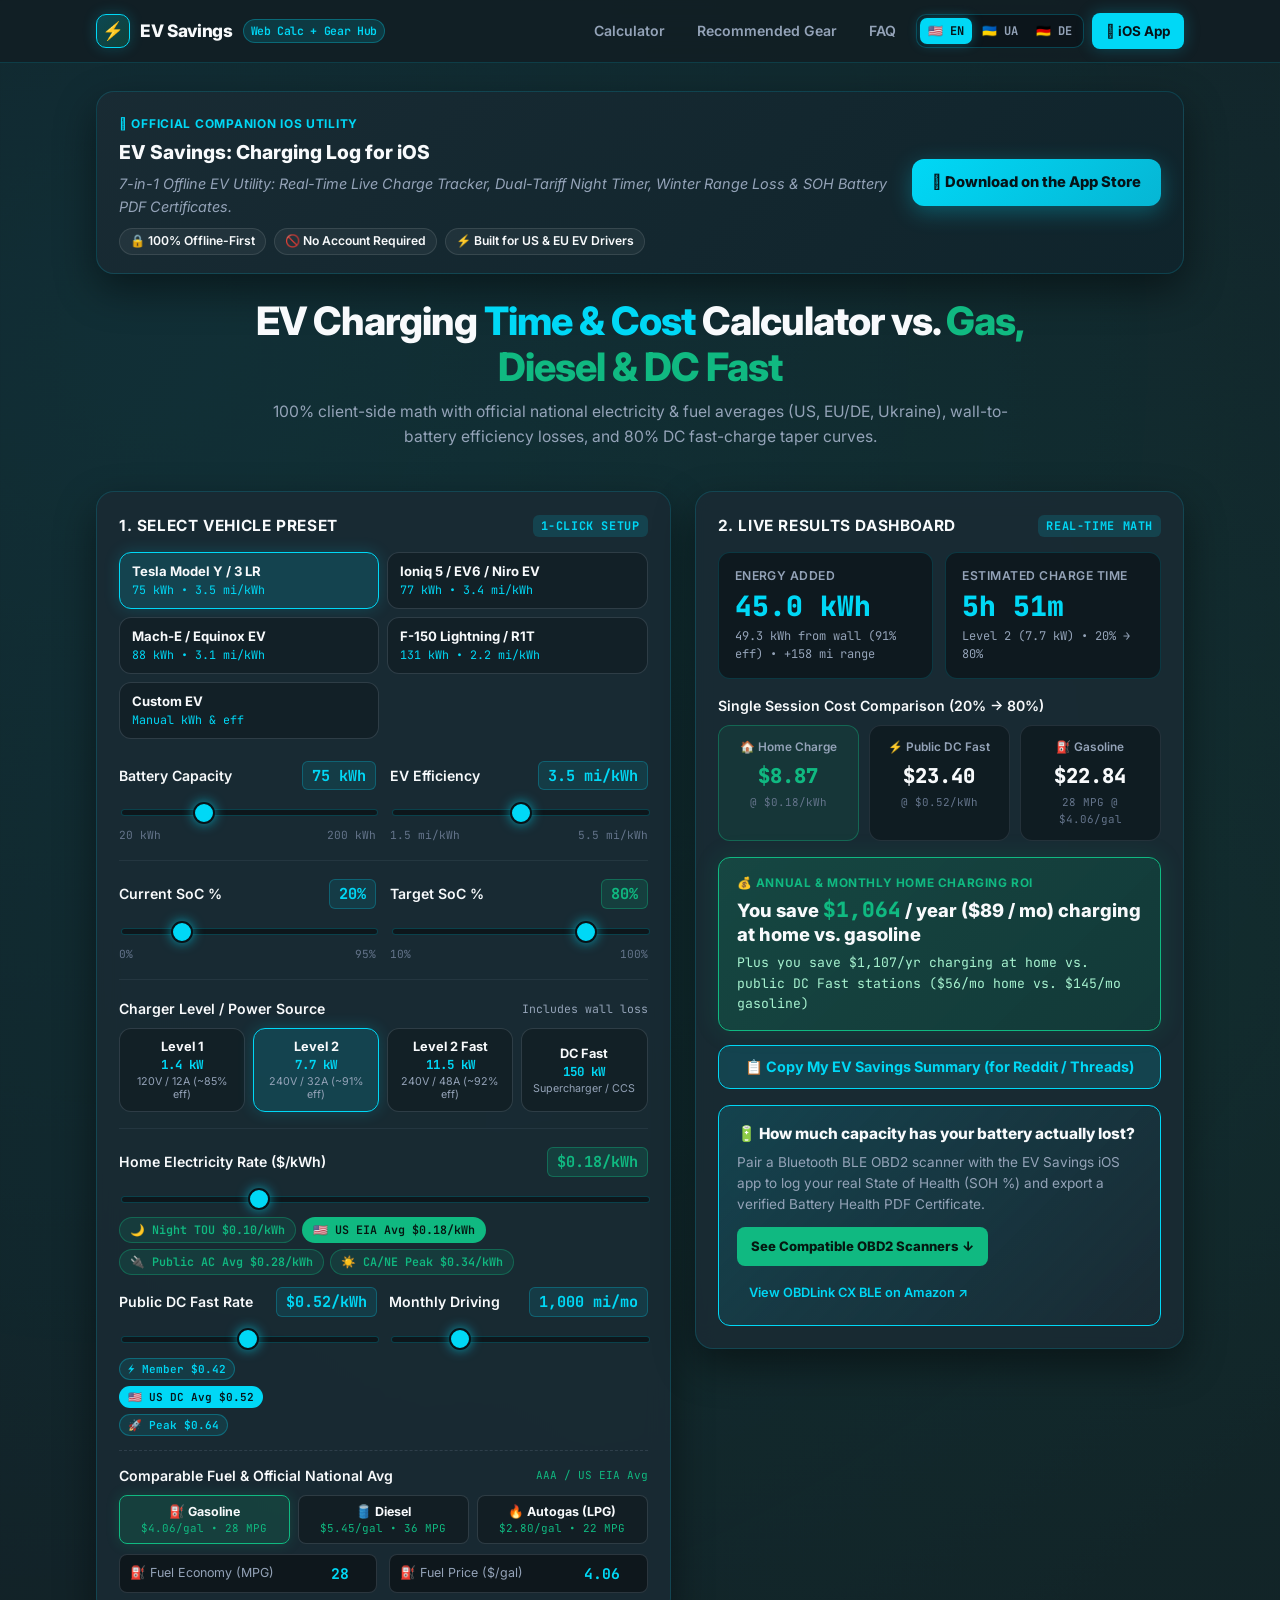
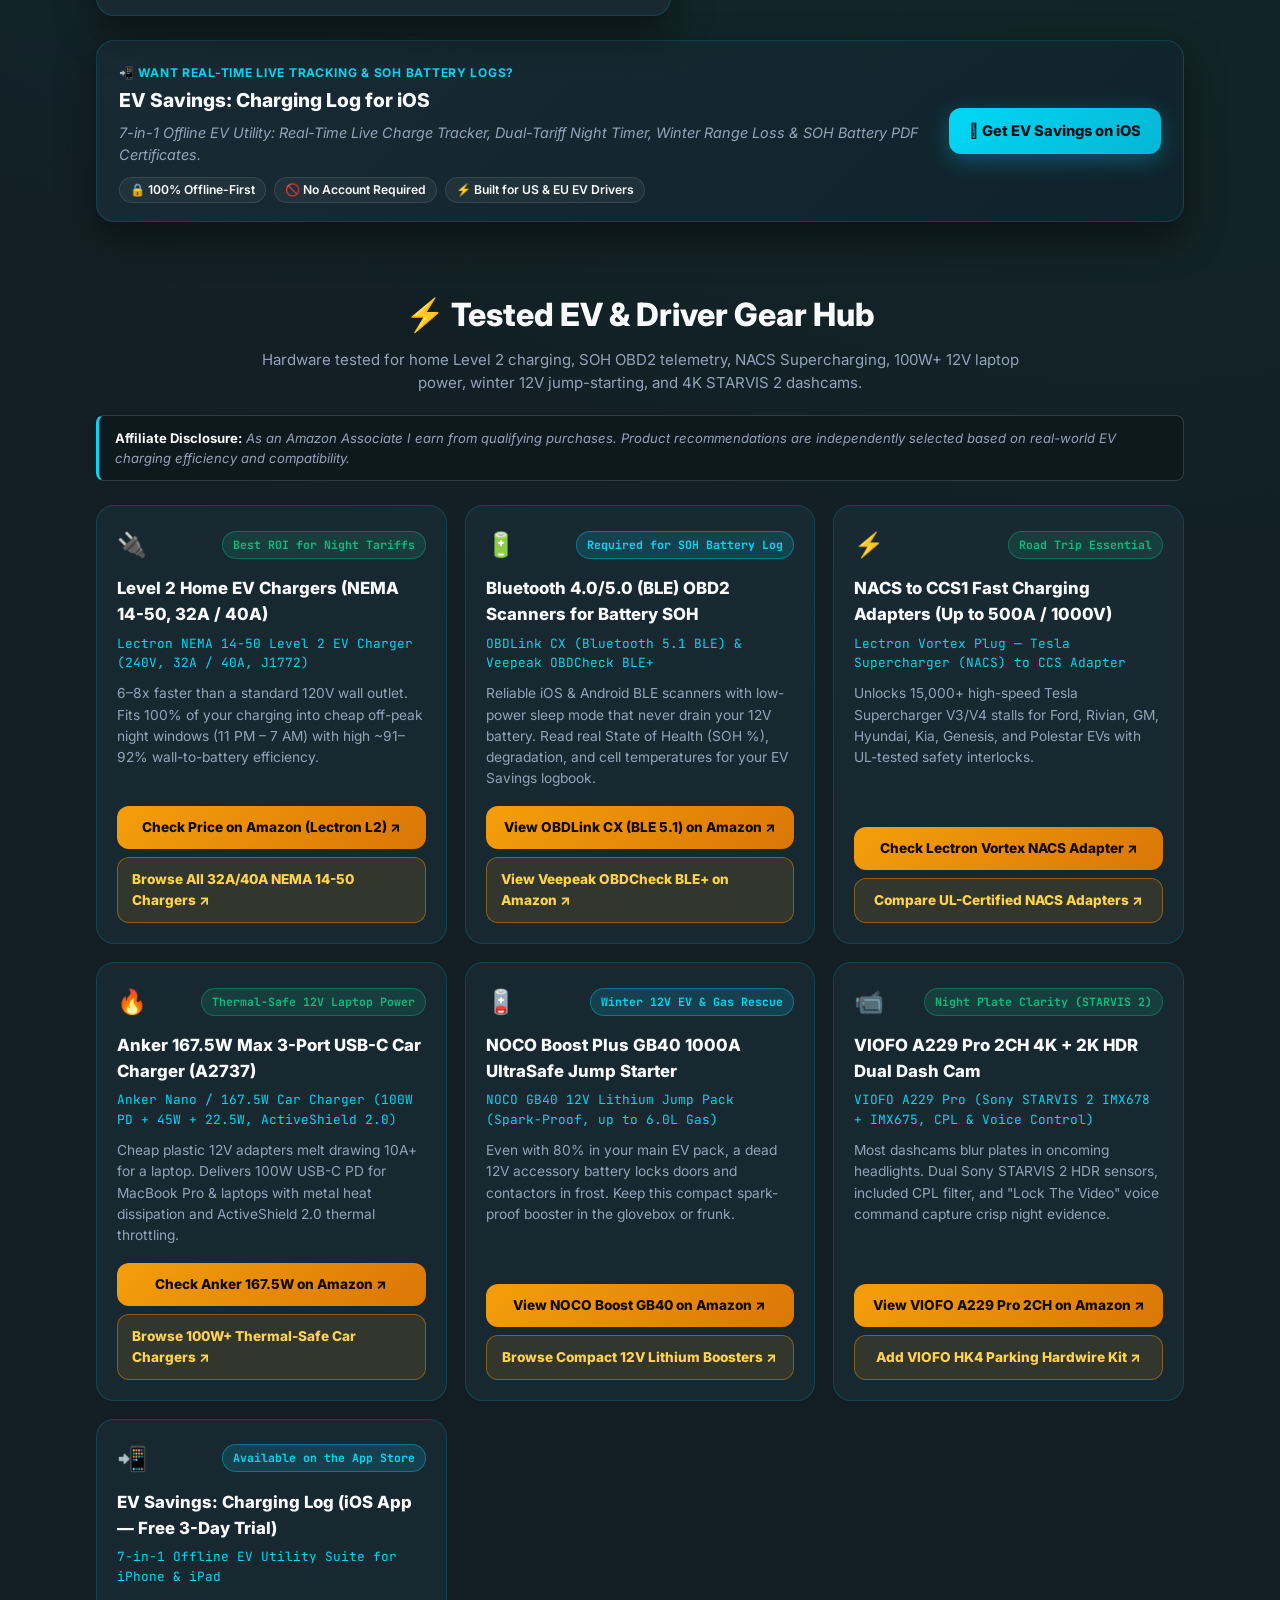
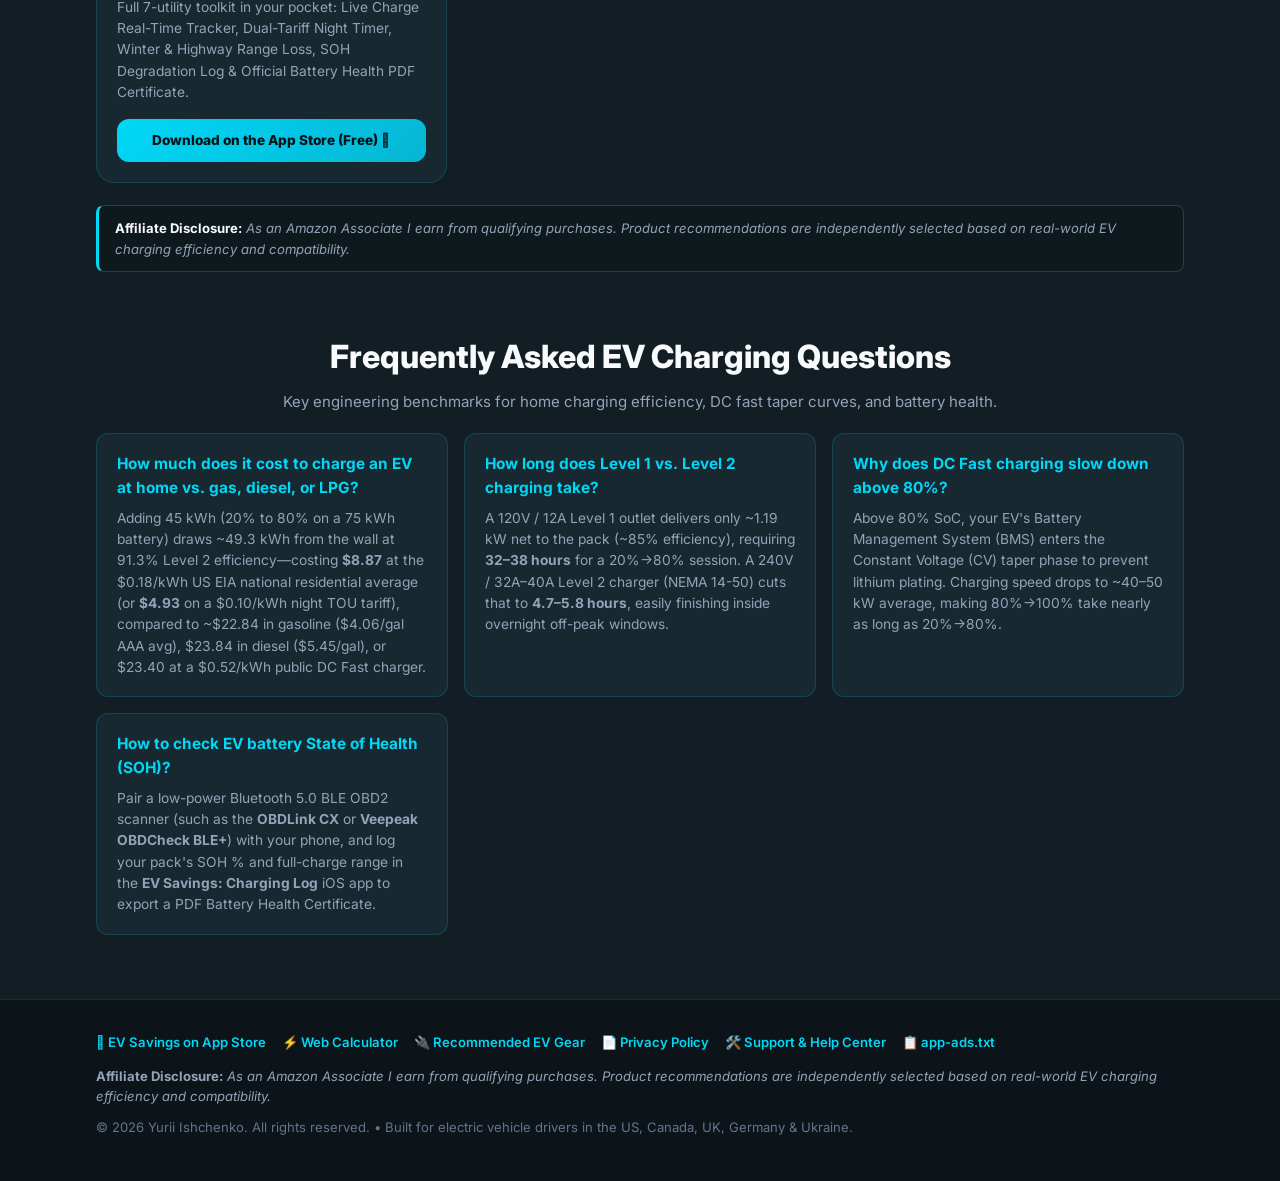
==== commit 1da1419e: "feat: expand Gear Hub with Anker 167.5W, NOCO GB40 & VIOFO A229 Pro (evsavings-20)" ====
--- a/index.html
+++ b/index.html
@@ -8,8 +8,8 @@
   <meta name="apple-itunes-app" content="app-id=6811996427, app-argument=https://ishchenko-yurii.github.io">
 
   <title>EV Charging Time &amp; Cost Savings Calculator | EV Savings &amp; Gear Hub</title>
-  <meta name="description" content="Free interactive EV charging time and cost calculator (EN / UA / DE). Compare Home Level 1/Level 2 vs Public DC Fast Charging vs Gas savings, and explore tested EV chargers, BLE OBD2 SOH scanners, and NACS adapters.">
-  <meta name="keywords" content="ev charging calculator, ev charging cost vs gas, level 1 vs level 2 charging time, ev battery state of health soh, nacs to ccs adapter, obd2 ble scanner ev, калькулятор зарядки електромобіля, e-auto ladezeit rechner">
+  <meta name="description" content="Free interactive EV charging time and cost calculator (EN / UA / DE). Compare Home Level 1/Level 2 vs Public DC Fast Charging vs Gas savings, and explore tested EV chargers, BLE OBD2 SOH scanners, NACS adapters, 167.5W 12V laptop car chargers, 12V jump starters, and 4K STARVIS 2 dashcams.">
+  <meta name="keywords" content="ev charging calculator, ev charging cost vs gas, level 1 vs level 2 charging time, ev battery state of health soh, nacs to ccs adapter, obd2 ble scanner ev, 167.5W 12V laptop car charger, 12V EV jump starter, 4K STARVIS 2 dashcam, калькулятор зарядки електромобіля, e-auto ladezeit rechner">
   <meta name="author" content="Yurii Ishchenko">
   <link rel="canonical" href="https://ishchenko-yurii.github.io/">
   <link rel="alternate" hreflang="en" href="https://ishchenko-yurii.github.io/">
@@ -501,9 +501,9 @@
   <section id="gear" class="gear-section">
     <div class="container">
       <div class="section-header">
-        <h2 id="gear-header-title">⚡ Recommended EV Gear Hub</h2>
+        <h2 id="gear-header-title">⚡ Tested EV &amp; Driver Gear Hub</h2>
         <p id="gear-header-sub">
-          Hardware tested and selected for high-efficiency home charging, accurate SOH battery telemetry, and reliable NACS road-trip fast charging.
+          Hardware tested and selected for high-efficiency home charging, SOH battery telemetry, NACS road trips, 100W+ laptop 12V charging, winter 12V jump-starting, and 4K STARVIS 2 dashcams.
         </p>
       </div>
 
